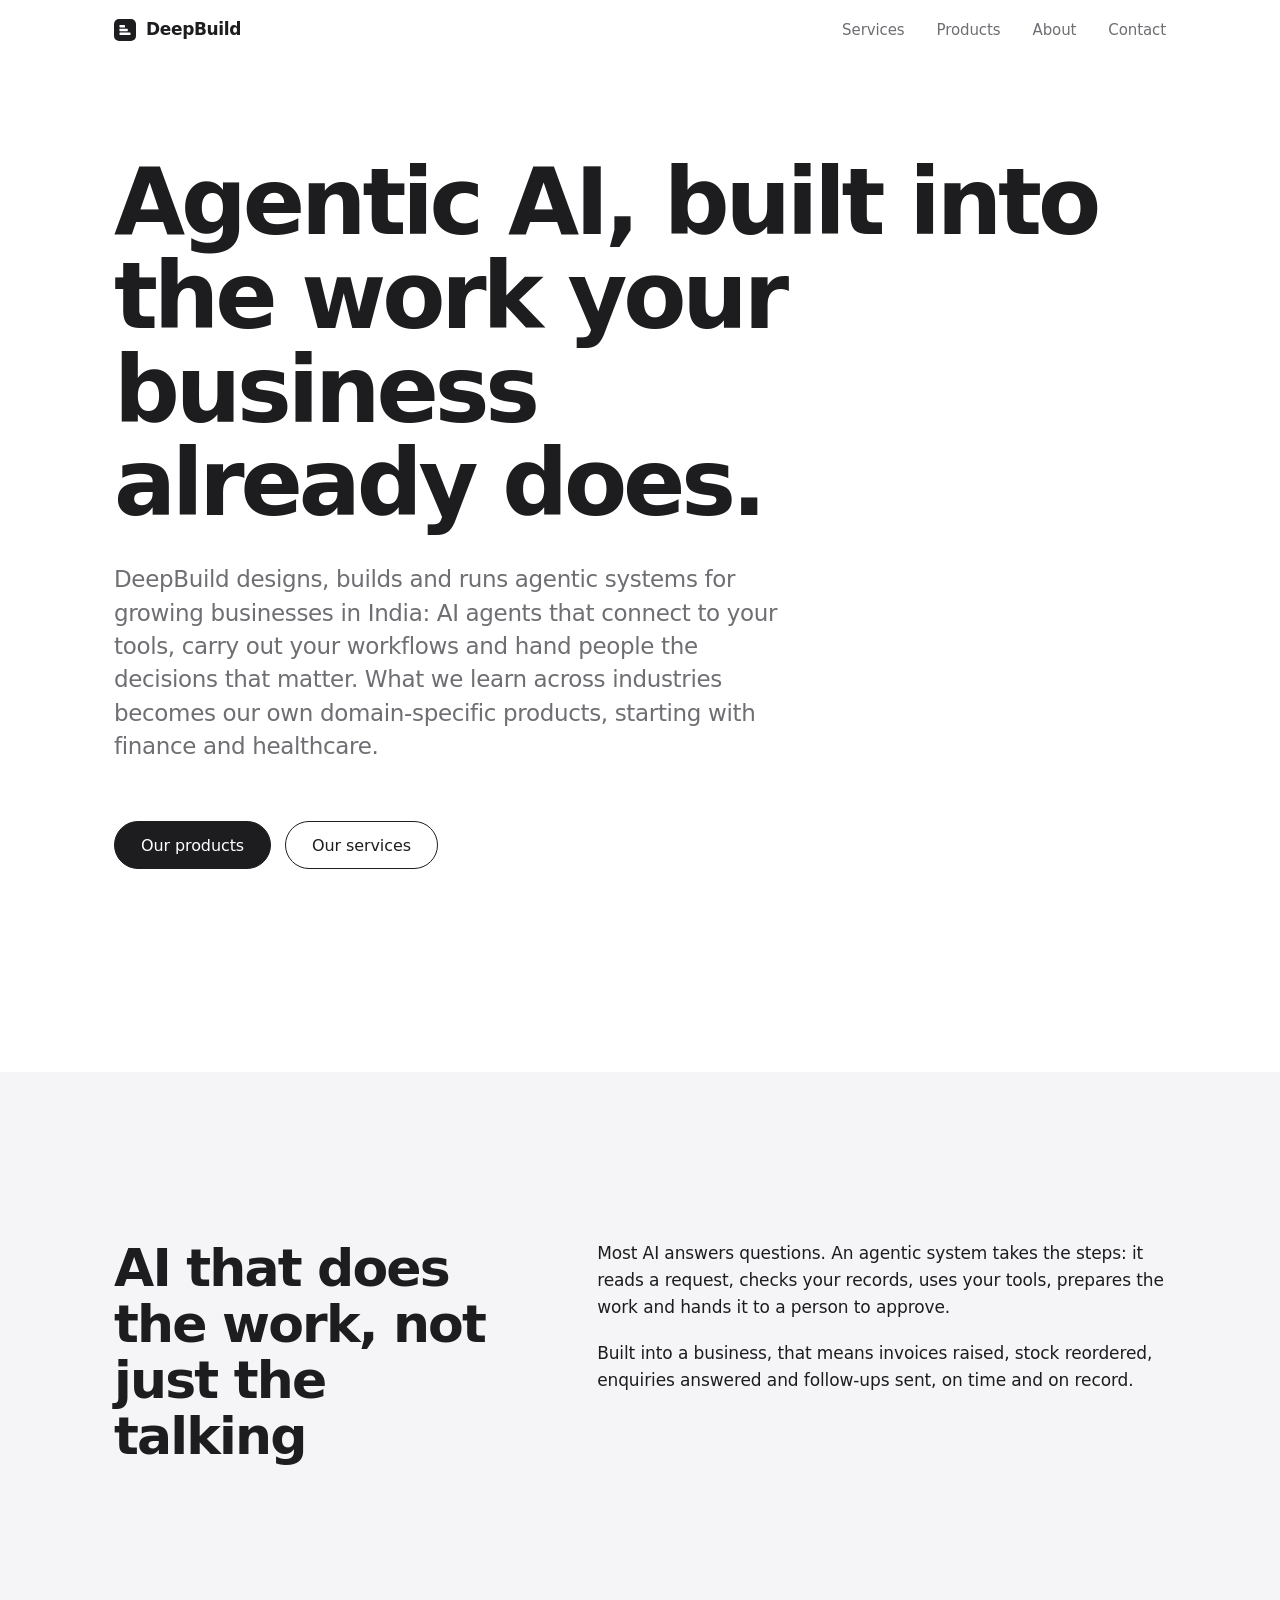
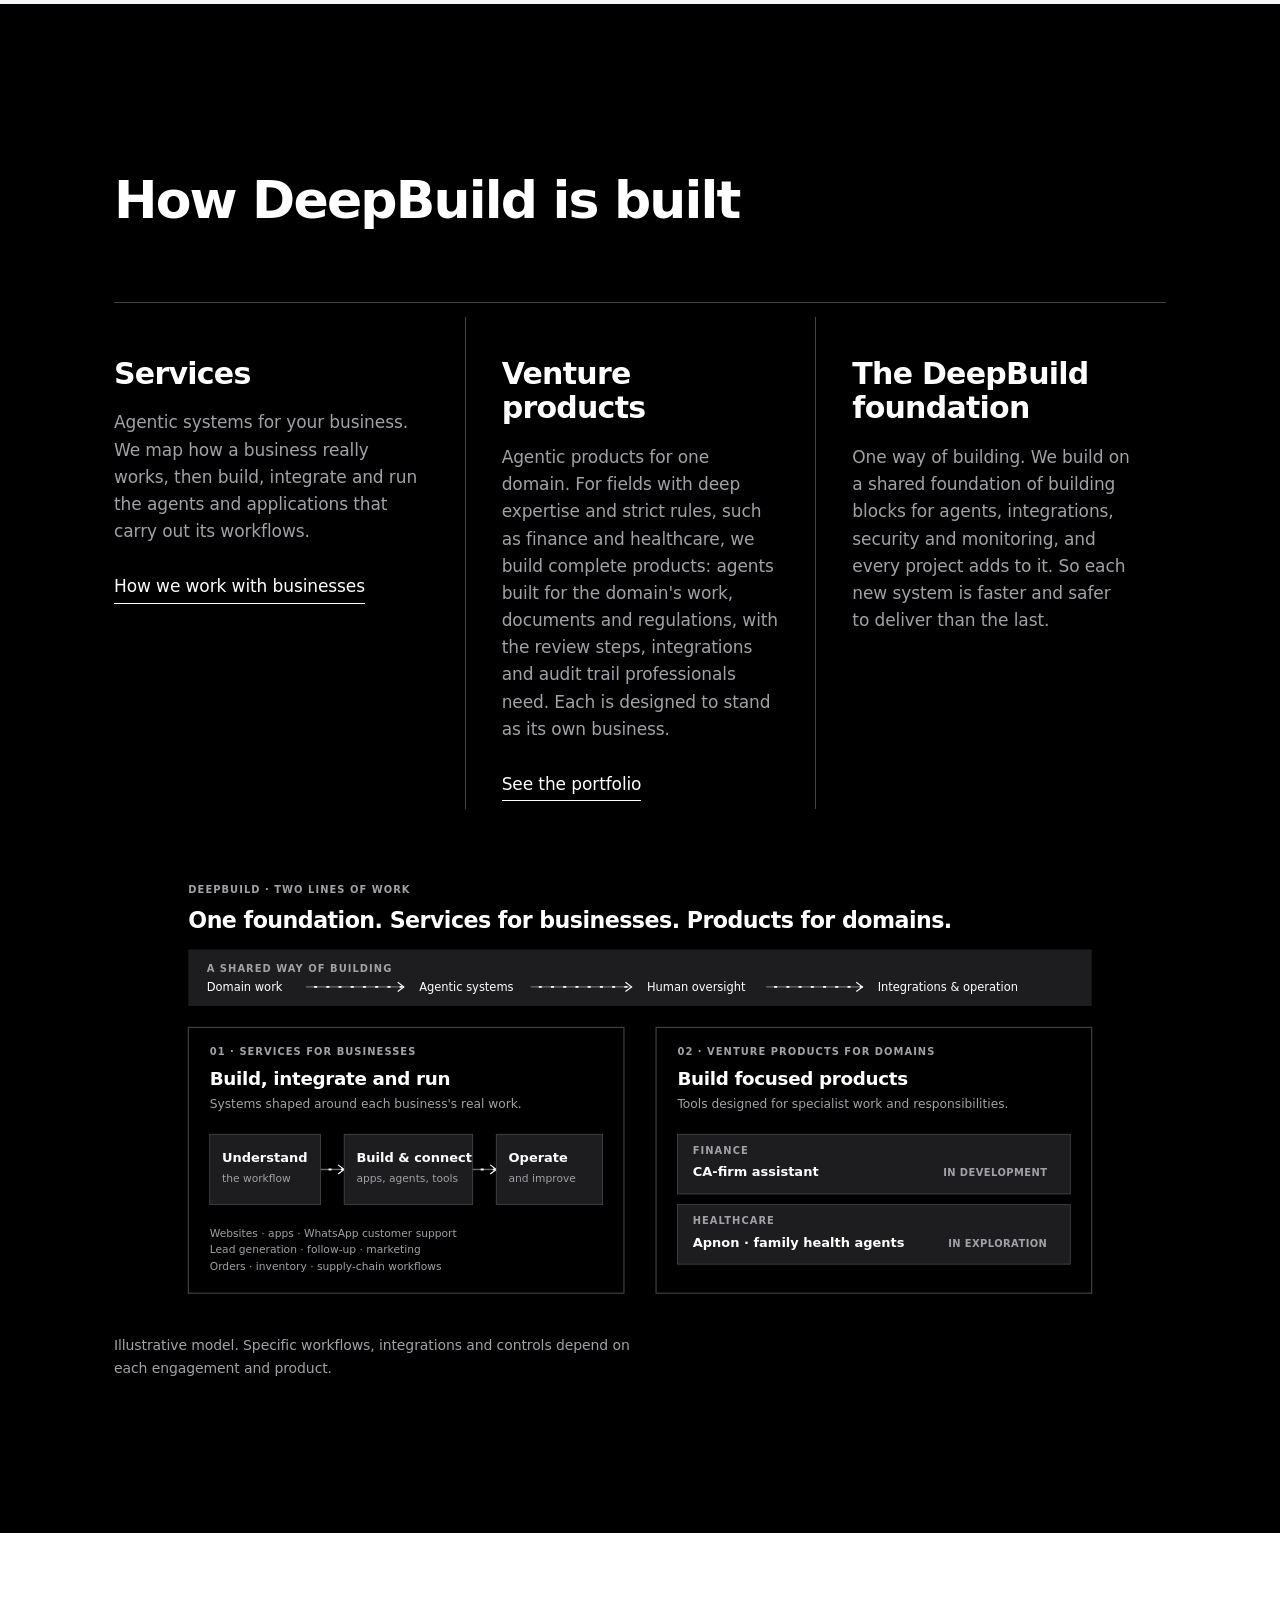
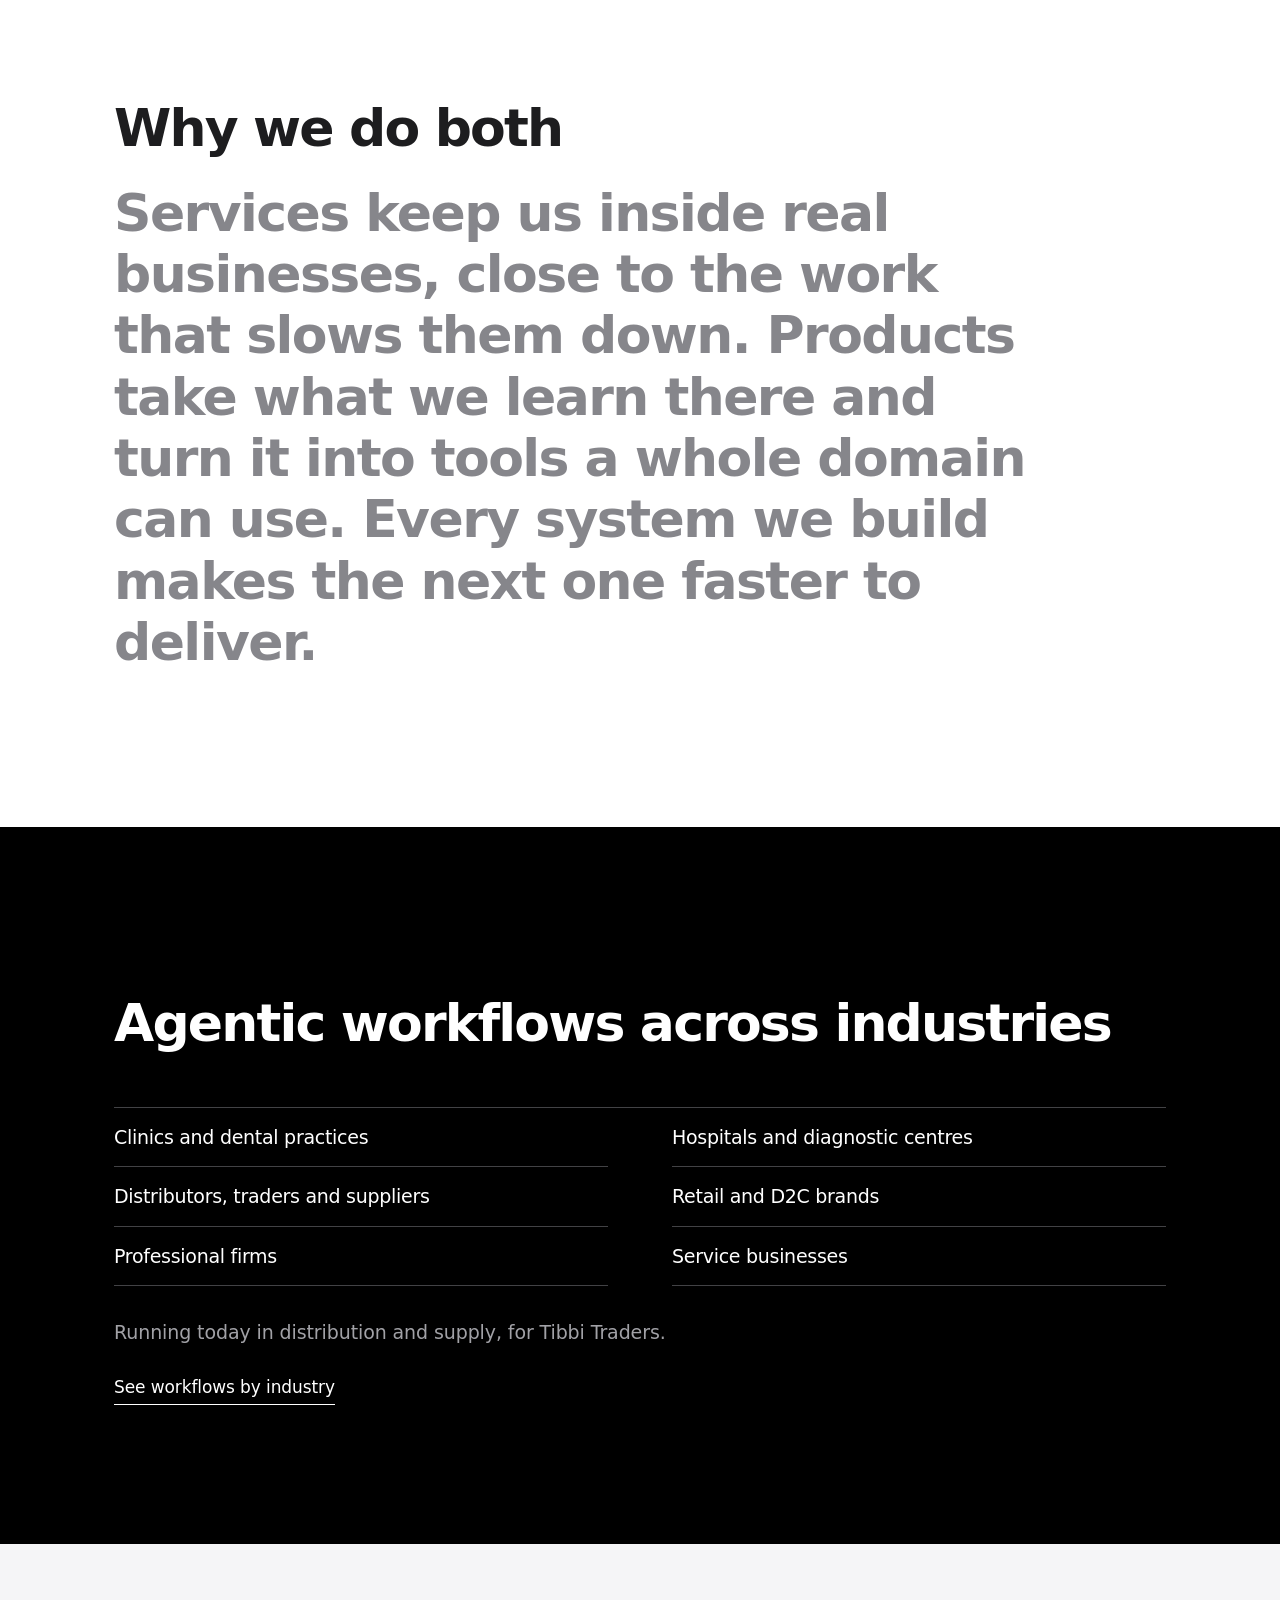
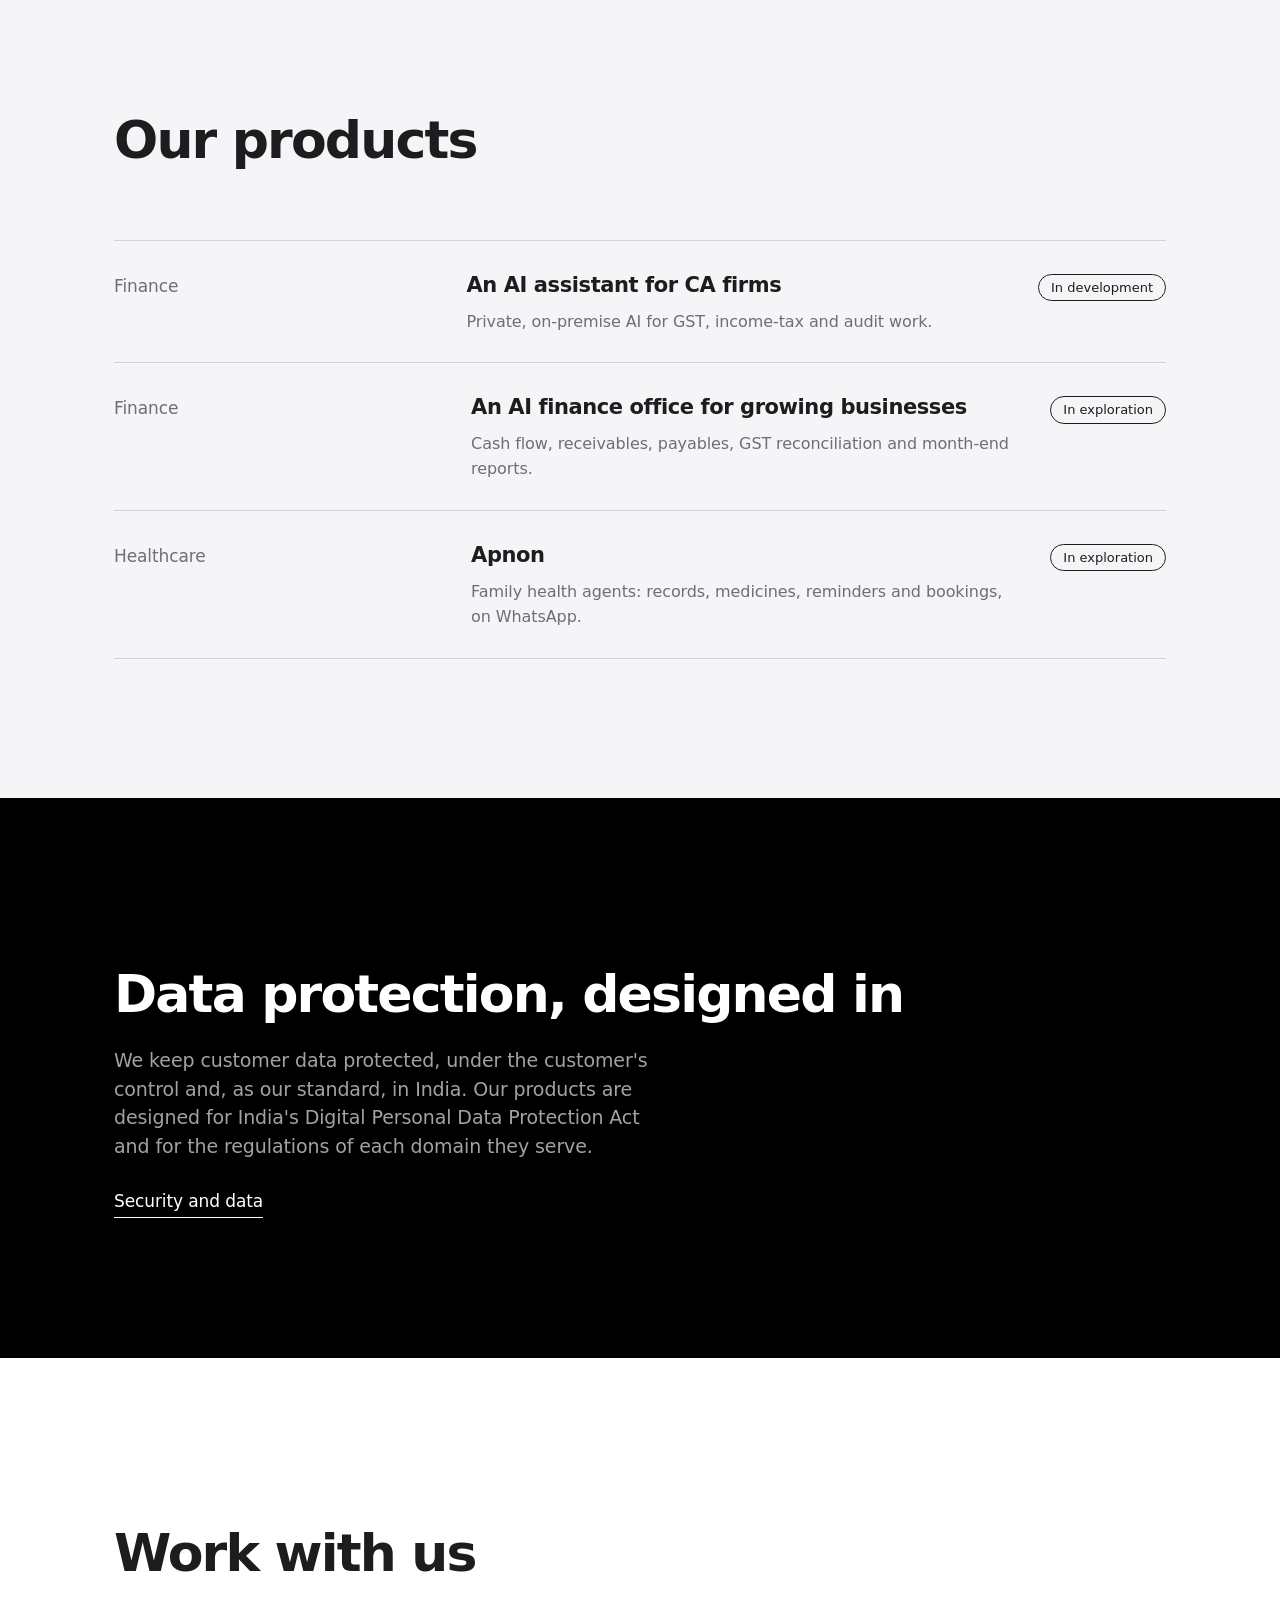
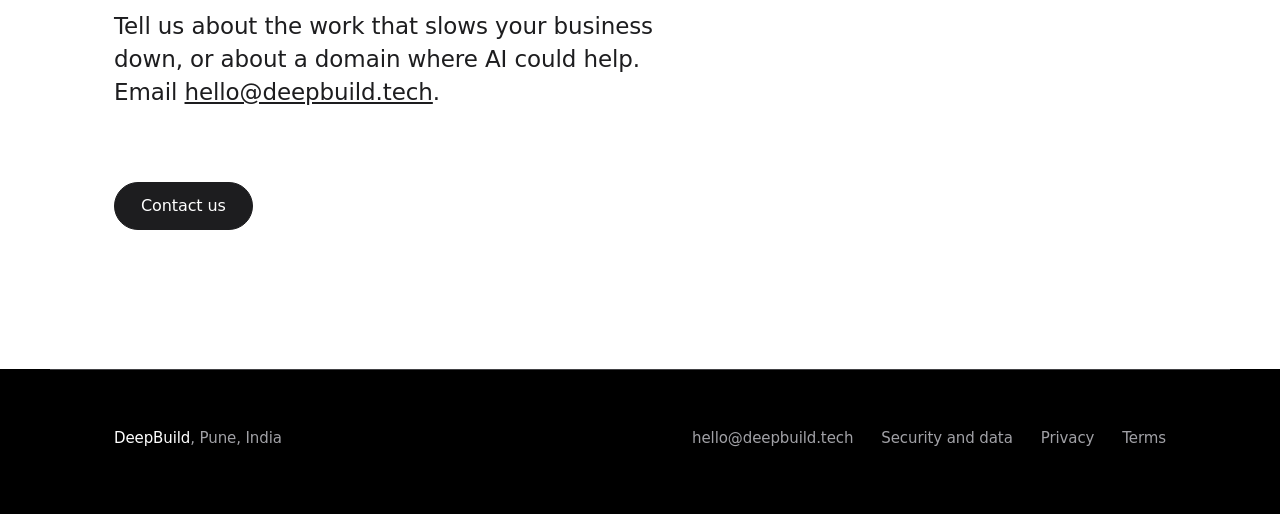
==== index.html @ 09af8122 "DeepBuild website" ====
<!doctype html>
<html lang="en">
<head>
<meta charset="utf-8">
<meta name="viewport" content="width=device-width, initial-scale=1">
<meta http-equiv="Content-Security-Policy" content="default-src 'self'; img-src 'self' data:; style-src 'self'; script-src 'self'; object-src 'none'; base-uri 'self'; form-action 'none'">
<title>DeepBuild | AI systems for India's growing businesses</title>
<meta name="description" content="DeepBuild designs, builds and runs agentic AI systems for growing businesses in India, and builds domain-specific agentic products for finance and healthcare.">
<link rel="canonical" href="https://deepbuild.tech/">
<meta property="og:type" content="website">
<meta property="og:site_name" content="DeepBuild">
<meta property="og:title" content="DeepBuild | AI systems for India's growing businesses">
<meta property="og:description" content="DeepBuild designs, builds and runs agentic AI systems for growing businesses in India, and builds domain-specific agentic products for finance and healthcare.">
<meta property="og:url" content="https://deepbuild.tech/">
<meta property="og:image" content="https://deepbuild.tech/assets/og-image.png">
<meta property="og:image:width" content="1200">
<meta property="og:image:height" content="630">
<meta property="og:image:alt" content="DeepBuild logo">
<meta name="twitter:card" content="summary_large_image">
<link rel="icon" href="/favicon.svg" type="image/svg+xml">
<link rel="stylesheet" href="/assets/site.css">
<script src="/assets/site.js"></script>
<script type="application/ld+json">
{
  "@context": "https://schema.org",
  "@type": "Organization",
  "name": "DeepBuild",
  "url": "https://deepbuild.tech/",
  "logo": "https://deepbuild.tech/assets/deepbuild-tech-logo.svg",
  "description": "DeepBuild designs, builds and runs agentic AI systems for growing businesses in India, and builds domain-specific agentic products for finance and healthcare.",
  "email": "hello@deepbuild.tech",
  "address": { "@type": "PostalAddress", "addressLocality": "Pune", "addressCountry": "IN" }
}
</script>
</head>
<body>
<a class="skip" href="#main">Skip to content</a>
<header class="site-header">
  <div class="header-inner">
    <a class="brand" href="/" aria-label="DeepBuild home"><svg class="brand-mark" viewBox="0 0 24 24" aria-hidden="true" focusable="false"><rect width="24" height="24" rx="5.5" fill="#1d1d1f"/><rect x="6" y="6.6" width="6" height="2.6" rx="0.4" fill="#fff"/><rect x="6" y="10.7" width="9" height="2.6" rx="0.4" fill="#fff"/><rect x="6" y="14.8" width="12" height="2.6" rx="0.4" fill="#fff"/></svg><span class="brand-text">DeepBuild</span></a>
    <nav aria-label="Main">
      <ul>
        <li><a href="/services/">Services</a></li>
        <li><a href="/products/">Products</a></li>
        <li><a href="/about/">About</a></li>
        <li><a href="/contact/">Contact</a></li>
      </ul>
    </nav>
  </div>
</header>
<main id="main">
<section class="band band-light hero" aria-labelledby="intro">
  <div class="wrap">
    <h1 id="intro" class="display" data-lines><span class="line"><span>Agentic AI, built into</span></span><span class="line"><span>the work your business</span></span><span class="line"><span>already does.</span></span></h1>
    <p class="lead fade" data-delay="380">DeepBuild designs, builds and runs agentic systems for growing businesses in India: AI agents that connect to your tools, carry out your workflows and hand people the decisions that matter. What we learn across industries becomes our own domain-specific products, starting with finance and healthcare.</p>
    <p class="actions fade" data-delay="520"><a class="button primary" href="/products/">Our products</a> <a class="button" href="/services/">Our services</a></p>
    <div class="hero-rule" aria-hidden="true"></div>
  </div>
</section>

<section class="band band-mist" aria-labelledby="doing">
  <div class="wrap split">
    <h2 id="doing" class="h2 line" data-reveal><span>AI that does the work, not just the talking</span></h2>
    <div class="prose fade">
      <p>Most AI answers questions. An agentic system takes the steps: it reads a request, checks your records, uses your tools, prepares the work and hands it to a person to approve.</p>
      <p>Built into a business, that means invoices raised, stock reordered, enquiries answered and follow-ups sent, on time and on record.</p>
    </div>
  </div>
</section>

<section class="band band-dark" aria-labelledby="work">
  <div class="wrap">
    <h2 id="work" class="h2 work-head line" data-reveal><span>How DeepBuild is built</span></h2>
    <div class="work work-3">
      <article class="fade">
        <h3 class="h3">Services</h3>
        <p>Agentic systems for your business. We map how a business really works, then build, integrate and run the agents and applications that carry out its workflows.</p>
        <a class="more" href="/services/">How we work with businesses</a>
      </article>
      <article class="fade" data-delay="120">
        <h3 class="h3">Venture products</h3>
        <p>Agentic products for one domain. For fields with deep expertise and strict rules, such as finance and healthcare, we build complete products: agents built for the domain's work, documents and regulations, with the review steps, integrations and audit trail professionals need. Each is designed to stand as its own business.</p>
        <a class="more" href="/products/">See the portfolio</a>
      </article>
      <article class="fade" data-delay="240">
        <h3 class="h3">The DeepBuild foundation</h3>
        <p>One way of building. We build on a shared foundation of building blocks for agents, integrations, security and monitoring, and every project adds to it. So each new system is faster and safer to deliver than the last.</p>
      </article>
    </div>
    <figure class="diagram">
      <img class="diagram-img" src="/assets/agentic-workflow.svg" width="1230" height="580" alt="DeepBuild's two lines of work: services for businesses, including websites, applications, WhatsApp customer support, lead generation, marketing, orders and supply-chain workflows; and venture products for domains, including a CA-firm assistant in development and Apnon, family health agents, in exploration.">
      <div class="diagram-stack">
        <div class="ds-shared">
          <p class="ds-label">A shared way of building</p>
          <ol class="ds-chain">
            <li>Domain work</li>
            <li>Agentic systems</li>
            <li>Human oversight</li>
            <li>Integrations &amp; operation</li>
          </ol>
        </div>
        <div class="ds-card">
          <p class="ds-label">Services for businesses</p>
          <p class="ds-heading">Build, integrate and run</p>
          <p class="ds-body">Systems shaped around each business's real work.</p>
          <ol class="ds-steps">
            <li><strong>Understand</strong> the workflow</li>
            <li><strong>Build &amp; connect</strong> apps, agents, tools</li>
            <li><strong>Operate</strong> and improve</li>
          </ol>
          <p class="ds-small">Customer support, WhatsApp automation, websites and apps, lead generation and marketing, plus order and supply-chain workflows. Each engagement is shaped around the client's needs.</p>
        </div>
        <div class="ds-card">
          <p class="ds-label">Venture products for domains</p>
          <p class="ds-heading">Build focused products</p>
          <p class="ds-body">Tools designed for specialist work and responsibilities.</p>
          <ul class="ds-products">
            <li><span class="ds-domain">Finance</span><strong>CA-firm assistant</strong><span class="status">In development</span></li>
            <li><span class="ds-domain">Healthcare</span><strong>Apnon, family health agents</strong><span class="status">In exploration</span></li>
          </ul>
        </div>
      </div>
      <figcaption>Illustrative model. Specific workflows, integrations and controls depend on each engagement and product.</figcaption>
    </figure>
  </div>
</section>

<section class="band band-light" aria-labelledby="why">
  <div class="wrap">
    <h2 id="why" class="h2 line" data-reveal><span>Why we do both</span></h2>
    <p class="statement">Services keep us inside real businesses, close to the work that slows them down. Products take what we learn there and turn it into tools a whole domain can use. Every system we build makes the next one faster to deliver.</p>
  </div>
</section>

<section class="band band-dark" aria-labelledby="industries-home">
  <div class="wrap">
    <h2 id="industries-home" class="h2 line" data-reveal><span>Agentic workflows across industries</span></h2>
    <ul class="ticks industry-list fade">
      <li>Clinics and dental practices</li>
      <li>Hospitals and diagnostic centres</li>
      <li>Distributors, traders and suppliers</li>
      <li>Retail and D2C brands</li>
      <li>Professional firms</li>
      <li>Service businesses</li>
    </ul>
    <p class="section-intro fade">Running today in distribution and supply, for Tibbi Traders.</p>
    <a class="more fade" href="/services/#industries">See workflows by industry</a>
  </div>
</section>

<section class="band band-mist" aria-labelledby="portfolio">
  <div class="wrap">
    <h2 id="portfolio" class="h2 line" data-reveal><span>Our products</span></h2>
    <div class="rows fade">
      <a href="/products/#ca-firms"><span class="row-domain">Finance</span><span class="row-name">An AI assistant for CA firms<span>Private, on-premise AI for GST, income-tax and audit work.</span></span><span class="status">In development</span></a>
      <a href="/products/#finance-office"><span class="row-domain">Finance</span><span class="row-name">An AI finance office for growing businesses<span>Cash flow, receivables, payables, GST reconciliation and month-end reports.</span></span><span class="status">In exploration</span></a>
      <a href="/products/#family-health"><span class="row-domain">Healthcare</span><span class="row-name">Apnon<span>Family health agents: records, medicines, reminders and bookings, on WhatsApp.</span></span><span class="status">In exploration</span></a>
    </div>
  </div>
</section>

<section class="band band-dark" aria-labelledby="data">
  <div class="wrap">
    <h2 id="data" class="h2 line" data-reveal><span>Data protection, designed in</span></h2>
    <p class="section-intro fade">We keep customer data protected, under the customer's control and, as our standard, in India. Our products are designed for India's Digital Personal Data Protection Act and for the regulations of each domain they serve.</p>
    <a class="more fade" href="/security/">Security and data</a>
  </div>
</section>

<section class="band band-light" aria-labelledby="contact-cta">
  <div class="wrap closing">
    <h2 id="contact-cta" class="h2 line" data-reveal><span>Work with us</span></h2>
    <p class="fade">Tell us about the work that slows your business down, or about a domain where AI could help. Email <a href="mailto:hello@deepbuild.tech">hello@deepbuild.tech</a>.</p>
    <p class="actions fade"><a class="button primary" href="/contact/">Contact us</a></p>
  </div>
</section>
</main>
<footer class="site-footer">
  <div class="footer-inner">
    <p><span class="footer-brand">DeepBuild</span>, Pune, India</p>
    <ul>
      <li><a href="mailto:hello@deepbuild.tech">hello@deepbuild.tech</a></li>
      <li><a href="/security/">Security and data</a></li>
      <li><a href="/privacy/">Privacy</a></li>
      <li><a href="/terms/">Terms</a></li>
    </ul>
  </div>
</footer>
</body>
</html>
---- assets/site.css ----
/*
  DeepBuild.Tech: site styles. Monochrome; no build step; no external requests.

  Palette and WCAG contrast (computed, text on background):
    ink    #1d1d1f on white  #ffffff  16.83:1
    ink    #1d1d1f on mist   #f5f5f7  15.46:1
    grey   #6e6e73 on white  #ffffff   5.07:1
    grey   #6e6e73 on mist   #f5f5f7   4.66:1
    white  #ffffff on black  #000000  21.00:1
    mist   #f5f5f7 on black  #000000  19.29:1
    silver #a1a1a6 on black  #000000   8.16:1
  Hairlines (#d2d2d7 on light, #424245 on black) are decorative only and never carry text.

  Shape rule: interactive controls are full pills; everything else is square.
  Motion rule: the opening h1 rises out of a mask on load; content below settles into place
  on scroll but is never hidden; the Home statement brightens word by word with scroll.
  All motion is off under reduced motion, and nothing is hidden unless JavaScript has run
  (html.js). See the reliability rule above the motion block.
*/

:root {
  --white: #ffffff;
  --mist: #f5f5f7;
  --ink: #1d1d1f;
  --black: #000000;
  --grey: #6e6e73;
  --silver: #a1a1a6;
  --line: #d2d2d7;
  --line-dark: #424245;

  --font: -apple-system, BlinkMacSystemFont, system-ui, "Segoe UI", Roboto, "Helvetica Neue", Arial, sans-serif;
  --ease: cubic-bezier(0.16, 1, 0.3, 1);
  --gutter: clamp(20px, 5vw, 64px);
  --max: 1180px;
  --header-h: 60px;
  color-scheme: light;
}

*, *::before, *::after { box-sizing: border-box; }

html {
  -webkit-text-size-adjust: 100%;
  text-size-adjust: 100%;
  scroll-padding-top: calc(var(--header-h) + 16px);
}

body {
  margin: 0;
  background: var(--white);
  color: var(--ink);
  font-family: var(--font);
  font-size: 1.0625rem;
  line-height: 1.6;
  letter-spacing: -0.006em;
  -webkit-font-smoothing: antialiased;
  -moz-osx-font-smoothing: grayscale;
  overflow-x: hidden;
}

h1, h2, h3 { margin: 0; font-weight: 600; color: inherit; }
p, ul { margin: 0; }
a { color: inherit; }

::selection { background: var(--ink); color: var(--white); }
.band-dark ::selection { background: var(--white); color: var(--black); }

:focus-visible {
  outline: 2px solid currentColor;
  outline-offset: 3px;
  border-radius: 4px;
}

/* ---------- skip link ---------- */
.skip {
  position: absolute;
  left: 12px;
  top: -100px;
  z-index: 100;
  padding: 10px 18px;
  border-radius: 999px;
  background: var(--ink);
  color: var(--white);
  text-decoration: none;
  font-size: 0.9375rem;
}
.skip:focus { top: 12px; }

/* ---------- header ---------- */
.site-header {
  position: sticky;
  top: 0;
  z-index: 50;
  height: var(--header-h);
  background: rgba(255, 255, 255, 0);
  border-bottom: 1px solid transparent;
  transition: background-color 0.4s var(--ease), border-color 0.4s var(--ease),
              -webkit-backdrop-filter 0.4s var(--ease), backdrop-filter 0.4s var(--ease);
}
.site-header.is-scrolled {
  background: rgba(255, 255, 255, 0.78);
  -webkit-backdrop-filter: saturate(180%) blur(20px);
  backdrop-filter: saturate(180%) blur(20px);
  border-bottom-color: rgba(0, 0, 0, 0.08);
}
.header-inner {
  max-width: var(--max);
  height: 100%;
  margin: 0 auto;
  padding: 0 var(--gutter);
  display: flex;
  align-items: center;
  justify-content: space-between;
  gap: 24px;
}
.brand {
  display: inline-flex;
  align-items: center;
  gap: 10px;
  font-weight: 600;
  font-size: 1.0625rem;
  letter-spacing: -0.02em;
  text-decoration: none;
  white-space: nowrap;
}
.brand-mark { width: 22px; height: 22px; flex: none; }
.site-header ul {
  list-style: none;
  padding: 0;
  display: flex;
  gap: clamp(14px, 3vw, 32px);
}
.site-header nav a {
  position: relative;
  font-size: 0.9375rem;
  color: var(--grey);
  text-decoration: none;
  white-space: nowrap;
  transition: color 0.25s var(--ease);
}
.site-header nav a:hover,
.site-header nav a[aria-current="page"] { color: var(--ink); }
.site-header nav a::after {
  content: "";
  position: absolute;
  left: 0; right: 0; bottom: -4px;
  height: 1px;
  background: currentColor;
  transform: scaleX(0);
  transform-origin: left;
  transition: transform 0.35s var(--ease);
}
.site-header nav a:hover::after,
.site-header nav a[aria-current="page"]::after { transform: scaleX(1); }

@media (max-width: 600px) {
  .site-header ul { gap: 16px; }
  .site-header nav a { font-size: 0.875rem; }
}
/* on phones the mark stands in for the wordmark; the link keeps its aria-label */
@media (max-width: 460px) {
  .brand-text { display: none; }
  .brand-mark { width: 26px; height: 26px; }
}

/* ---------- bands (full-bleed sections) ---------- */
.band { padding: clamp(80px, 12vw, 160px) 0; }
.band-light { background: var(--white); color: var(--ink); }
.band-mist { background: var(--mist); color: var(--ink); }
.band-dark { background: var(--black); color: var(--white); }
.wrap {
  max-width: var(--max);
  margin: 0 auto;
  padding: 0 var(--gutter);
}

/* ---------- type scale ---------- */
.display {
  font-size: clamp(2.125rem, 9.2vw, 5.75rem);
  line-height: 1.02;
  letter-spacing: -0.045em;
  max-width: none;
}
.title {
  font-size: clamp(2.4rem, 6vw, 4.5rem);
  line-height: 1.04;
  letter-spacing: -0.04em;
}
.h2 {
  font-size: clamp(1.9rem, 4.2vw, 3.25rem);
  line-height: 1.08;
  letter-spacing: -0.035em;
}
.h3 {
  font-size: clamp(1.4rem, 2.4vw, 1.875rem);
  line-height: 1.15;
  letter-spacing: -0.025em;
}
.lead {
  font-size: clamp(1.1875rem, 2vw, 1.4375rem);
  line-height: 1.45;
  letter-spacing: -0.015em;
  color: var(--grey);
  max-width: 40ch;
}
.band-dark .lead, .band-dark .muted { color: var(--silver); }
.muted { color: var(--grey); }
.prose { max-width: 62ch; }
.prose p + p, .prose p + ul, .prose ul + p { margin-top: 1.1em; }
.prose a, .lead a, .statement a { text-underline-offset: 0.18em; text-decoration-thickness: 1px; }
.meta { font-size: 0.9375rem; color: var(--grey); margin-top: 20px; }

/* ---------- buttons ---------- */
.actions { display: flex; flex-wrap: wrap; gap: 14px; margin-top: 44px; }
.button {
  display: inline-flex;
  align-items: center;
  justify-content: center;
  min-height: 48px;
  padding: 0 26px;
  border-radius: 999px;
  border: 1px solid var(--ink);
  font-size: 1rem;
  font-weight: 500;
  text-decoration: none;
  white-space: nowrap;
  color: var(--ink);
  background: transparent;
  transition: transform 0.25s var(--ease), background-color 0.25s var(--ease), color 0.25s var(--ease);
}
.button:hover { background: var(--ink); color: var(--white); }
.button.primary { background: var(--ink); color: var(--white); }
.button.primary:hover { background: #3a3a3c; border-color: #3a3a3c; }
.button:active { transform: scale(0.97); }

/* ---------- home hero ---------- */
.hero {
  min-height: min(calc(100svh - var(--header-h)), 940px);
  display: flex;
  align-items: center;
  padding: clamp(56px, 9vw, 96px) 0 clamp(72px, 10vw, 120px);
}
.hero > .wrap { width: 100%; min-width: 0; }
.hero .lead { margin-top: 32px; max-width: 46ch; }
.hero-rule {
  height: 1px;
  background: var(--line);
  margin-top: clamp(56px, 8vw, 96px);
  transform-origin: left;
}

/* ---------- home: work (two columns, hairline divided) ---------- */
.work-head { max-width: 18ch; }
.work {
  display: grid;
  grid-template-columns: 1fr 1fr;
  margin-top: clamp(48px, 7vw, 88px);
  border-top: 1px solid var(--line-dark);
}
.work article { padding: 40px 48px 8px 0; }
.work article + article { padding-left: 48px; border-left: 1px solid var(--line-dark); }
.work p { margin-top: 18px; color: var(--silver); max-width: 44ch; }
@media (max-width: 760px) {
  .work { grid-template-columns: 1fr; }
  .work article { padding: 32px 0 8px; }
  .work article + article { padding-left: 0; border-left: 0; border-top: 1px solid var(--line-dark); margin-top: 32px; }
}

/* ---------- home: statement ---------- */
.statement {
  margin-top: 40px;
  font-size: clamp(1.75rem, 4.1vw, 3.25rem);
  line-height: 1.18;
  letter-spacing: -0.03em;
  font-weight: 600;
  max-width: 26ch;
}
.statement .w { transition: color 0.2s linear; }

/* ---------- home: where we are ---------- */
.closing { display: grid; gap: 28px; }
.closing p { font-size: clamp(1.1875rem, 2vw, 1.4375rem); line-height: 1.45; max-width: 40ch; }

/* ---------- inner pages ---------- */
.page-head { padding: clamp(72px, 11vw, 140px) 0 clamp(56px, 8vw, 96px); }
.page-head .lead { margin-top: 28px; }
.page-head .title { max-width: 16ch; }

.split {
  display: grid;
  grid-template-columns: minmax(0, 5fr) minmax(0, 7fr);
  gap: clamp(32px, 6vw, 96px);
  align-items: start;
}
.split > .h2 { position: sticky; top: calc(var(--header-h) + 32px); }
@media (max-width: 860px) {
  .split { grid-template-columns: 1fr; }
  .split > .h2 { position: static; }
}

.ticks { list-style: none; padding: 0; border-top: 1px solid var(--line); }
.band-dark .ticks { border-top-color: var(--line-dark); }
.ticks li {
  padding: 14px 0;
  border-bottom: 1px solid var(--line);
  font-size: 1.1875rem;
  letter-spacing: -0.015em;
}
.band-dark .ticks li { border-bottom-color: var(--line-dark); }

.legal .prose h2 {
  font-size: 1.375rem;
  line-height: 1.25;
  letter-spacing: -0.02em;
  margin-top: 56px;
  margin-bottom: 14px;
}
.legal .prose h2:first-of-type { margin-top: 0; }
.legal .prose > p:first-child { font-size: 1.1875rem; color: var(--grey); margin-bottom: 56px; }


/* ---------- footer ---------- */
.site-footer {
  background: var(--black);
  color: var(--silver);
  font-size: 0.9375rem;
}
.footer-inner {
  max-width: var(--max);
  margin: 0 auto;
  padding: 56px var(--gutter) 64px;
  display: flex;
  flex-wrap: wrap;
  justify-content: space-between;
  align-items: center;
  gap: 24px;
  border-top: 1px solid var(--line-dark);
}
.site-footer ul { list-style: none; padding: 0; display: flex; flex-wrap: wrap; gap: 8px 28px; }
.site-footer a { text-decoration: none; color: var(--silver); transition: color 0.25s var(--ease); }
.site-footer a:hover { color: var(--white); }
.footer-brand { color: var(--white); }

/* ---------- motion (only after JS marks the page) ---------- */
.line { display: block; }
.line > span { display: block; }

/*
  Reliability rule (audit 2026-10-09): no text is ever hidden. Every word is visible from the
  first paint; motion only moves it a few pixels (the opening rises on load, content below
  settles as it scrolls into view). Screenshot tools, full-page captures and automated
  reviewers capture at load and never scroll, so anything waiting for an animation or a
  scroll would be missing from what they record. site.js also completes the opening after
  1.5 s in case an observer never fires.
*/
@media (prefers-reduced-motion: no-preference) {
  /* opening: headline lines rise into place on load (visible throughout) */
  html.js [data-lines] .line > span {
    transform: translateY(0.35em);
    transition: transform 1s var(--ease);
    transition-delay: calc(var(--i, 0) * 70ms);
  }
  html.js [data-lines].is-in .line > span { transform: none; }

  html.js :is(.hero, .page-head, .notfound) .fade {
    transform: translateY(14px);
    transition: transform 0.9s var(--ease);
    transition-delay: var(--d, 0ms);
  }
  html.js :is(.hero, .page-head, .notfound) .fade.is-in { transform: none; }

  /* below the opening: always visible, a small settle as it enters */
  html.js .line[data-reveal] > span,
  html.js main > .band:not(.hero) .fade {
    transform: translateY(14px);
    transition: transform 0.9s var(--ease);
    transition-delay: var(--d, 0ms);
  }
  html.js .line[data-reveal].is-in > span,
  html.js main > .band:not(.hero) .fade.is-in { transform: none; }

  html.js .hero-rule { transform: scaleX(0); transition: transform 1.6s var(--ease) 0.5s; }
  html.js .hero-rule.is-in { transform: scaleX(1); }

  /* unlit words: #86868b on white = 3.6:1, above the 3:1 large-text minimum (text is 28px+ semibold) */
  html.js .statement .w { color: #86868b; }
  html.js .statement .w.is-lit { color: var(--ink); }
}

@media (prefers-reduced-motion: reduce) {
  *, *::before, *::after { transition: none !important; animation: none !important; scroll-behavior: auto !important; }
}

/* ---------- 404 ---------- */
.notfound { min-height: calc(100svh - var(--header-h) - 160px); display: flex; align-items: center; }
.notfound .prose { margin-top: 28px; }

/* ---------- content components (v2) ---------- */
.section-intro { max-width: 46ch; margin-top: 24px; color: var(--grey); font-size: 1.1875rem; line-height: 1.5; }
.band-dark .section-intro { color: var(--silver); }

.more { display: inline-block; margin-top: 28px; font-weight: 500; text-decoration: none; border-bottom: 1px solid currentColor; padding-bottom: 2px; transition: opacity 0.25s var(--ease); }
.more:hover { opacity: 0.65; }

/* status: a quiet outlined pill; sentence case */
.status {
  display: inline-block;
  padding: 3px 12px;
  border: 1px solid currentColor;
  border-radius: 999px;
  font-size: 0.8125rem;
  font-weight: 500;
  letter-spacing: 0;
  line-height: 1.5;
  white-space: nowrap;
}

/* product rows on Home */
.rows { margin-top: clamp(40px, 6vw, 72px); border-top: 1px solid var(--line); }
.rows > a {
  display: grid;
  grid-template-columns: minmax(0, 3fr) minmax(0, 5fr) auto;
  gap: 24px;
  align-items: baseline;
  padding: 28px 0;
  border-bottom: 1px solid var(--line);
  text-decoration: none;
  transition: padding-left 0.4s var(--ease);
}
.rows > a:hover { padding-left: 12px; }
.rows .row-domain { color: var(--grey); }
.rows .row-name { font-size: 1.3125rem; font-weight: 600; letter-spacing: -0.02em; }
.rows .row-name span { display: block; margin-top: 6px; font-size: 1rem; font-weight: 400; color: var(--grey); letter-spacing: -0.006em; }
@media (max-width: 760px) {
  .rows > a { grid-template-columns: 1fr; gap: 8px; }
  .rows .status { justify-self: start; }
}

/* principles / points: hairline-topped grid, no cards */
.points { list-style: none; padding: 0; display: grid; grid-template-columns: repeat(2, minmax(0, 1fr)); gap: 0 clamp(32px, 5vw, 72px); margin-top: clamp(40px, 6vw, 72px); }
.points > li { padding: 28px 0 32px; border-top: 1px solid var(--line); }
.band-dark .points > li { border-top-color: var(--line-dark); }
.points h3 { font-size: 1.25rem; letter-spacing: -0.02em; line-height: 1.25; }
.points p { margin-top: 10px; color: var(--grey); }
.band-dark .points p { color: var(--silver); }
@media (max-width: 760px) { .points { grid-template-columns: 1fr; } }

/* numbered steps: a real sequence */
.steps { list-style: none; padding: 0; counter-reset: step; margin-top: clamp(40px, 6vw, 72px); display: grid; grid-template-columns: repeat(4, minmax(0, 1fr)); gap: 0 32px; }
.steps > li { counter-increment: step; padding-top: 24px; border-top: 1px solid var(--line-dark); }
.steps > li::before { content: counter(step); display: block; font-size: 2.5rem; font-weight: 600; letter-spacing: -0.04em; line-height: 1; margin-bottom: 20px; }
.steps h3 { font-size: 1.1875rem; letter-spacing: -0.015em; }
.steps p { margin-top: 10px; color: var(--silver); font-size: 1rem; }
@media (max-width: 960px) { .steps { grid-template-columns: repeat(2, minmax(0, 1fr)); gap: 40px 32px; } }
@media (max-width: 560px) { .steps { grid-template-columns: 1fr; } }

/* product detail */
.product-head { display: flex; flex-wrap: wrap; align-items: center; gap: 12px 20px; }
.product-domain { color: var(--grey); font-size: 1rem; margin-bottom: 14px; }
.band-dark .product-domain { color: var(--silver); }
.product-body { display: grid; grid-template-columns: minmax(0, 4fr) minmax(0, 7fr); gap: clamp(32px, 6vw, 96px); margin-top: clamp(40px, 6vw, 64px); align-items: start; }
@media (max-width: 860px) { .product-body { grid-template-columns: 1fr; } }
.facts { margin: 0; border-top: 1px solid var(--line); }
.band-dark .facts { border-top-color: var(--line-dark); }
.facts > div { padding: 14px 0; border-bottom: 1px solid var(--line); }
.band-dark .facts > div { border-bottom-color: var(--line-dark); }
.facts dt { font-size: 0.875rem; color: var(--grey); }
.band-dark .facts dt { color: var(--silver); }
.facts dd { margin: 4px 0 0; }
.product-body .prose h3 { font-size: 1.25rem; letter-spacing: -0.02em; margin-top: 40px; margin-bottom: 12px; }
.product-body .prose h3:first-child { margin-top: 0; }
.product-body .prose ul { padding-left: 1.1em; }
.product-body .prose li + li { margin-top: 6px; }

/* status groups on Security & data */
.groups { display: grid; gap: clamp(48px, 7vw, 80px); }
.group-head { display: flex; flex-wrap: wrap; align-items: center; gap: 12px 16px; }
.group-list { list-style: none; padding: 0; margin-top: 24px; border-top: 1px solid var(--line); max-width: 72ch; }
.band-dark .group-list { border-top-color: var(--line-dark); }
.group-list li { padding: 16px 0; border-bottom: 1px solid var(--line); }
.band-dark .group-list li { border-bottom-color: var(--line-dark); }
.group-list li span { display: block; margin-top: 4px; font-size: 0.9375rem; color: var(--grey); }
.band-dark .group-list li span { color: var(--silver); }

.case { max-width: 62ch; }
.case p + p { margin-top: 1.1em; }
.band-dark .case a { color: var(--white); }

/* ---------- home: workflow diagram ----------
   The diagram sits inside the dark two-lines-of-work section. Wide screens show a centered
   SVG; below 1080px a stacked HTML version keeps the labels readable. */
.diagram { margin: clamp(44px, 6vw, 72px) 0 0; }
.diagram-img {
  display: block;
  width: min(100%, 940px);
  max-width: 100%;
  margin-inline: auto;
  height: auto;
  aspect-ratio: 1230 / 580;
}
.diagram-stack { display: none; }
.diagram figcaption { margin-top: 24px; max-width: 62ch; font-size: 0.875rem; color: var(--grey); }
.band-dark .diagram figcaption { color: var(--silver); }

@media (max-width: 1079px) {
  .diagram-img { display: none; }
  .diagram-stack { display: grid; gap: 16px; }
}
.ds-shared { background: var(--mist); padding: 22px 20px; }
.ds-card { border: 1px solid var(--line); padding: 24px 20px; }
.ds-label { font-size: 0.8125rem; font-weight: 600; color: var(--grey); }
.ds-heading { margin-top: 10px; font-size: 1.375rem; font-weight: 600; letter-spacing: -0.02em; line-height: 1.2; }
.ds-body { margin-top: 6px; color: var(--grey); }
.ds-small { margin-top: 18px; font-size: 0.9375rem; color: var(--grey); }

.ds-chain, .ds-steps, .ds-products { list-style: none; padding: 0; margin: 14px 0 0; }
.ds-chain li { font-weight: 500; }
.ds-chain li + li::before { content: "\2193"; display: block; color: var(--grey); line-height: 1.6; }

.ds-steps { counter-reset: dstep; display: grid; gap: 8px; margin-top: 18px; }
.ds-steps li { counter-increment: dstep; display: flex; gap: 12px; align-items: baseline; padding: 12px 14px; background: var(--mist); }
.ds-steps li::before { content: counter(dstep); font-weight: 600; }

.ds-products { display: grid; gap: 8px; margin-top: 18px; }
.ds-products li { display: grid; grid-template-columns: 1fr auto; gap: 2px 12px; align-items: center; padding: 12px 14px; background: var(--mist); }
.ds-products .ds-domain { grid-column: 1 / -1; font-size: 0.8125rem; color: var(--grey); }
.ds-products strong { font-weight: 600; }

.band-dark .ds-shared { background: #1d1d1f; }
.band-dark .ds-card { border-color: var(--line-dark); }
.band-dark .ds-label,
.band-dark .ds-body,
.band-dark .ds-small,
.band-dark .ds-chain li + li::before,
.band-dark .ds-products .ds-domain,
.band-dark .ds-products .status { color: var(--silver); }
.band-dark .ds-steps li,
.band-dark .ds-products li { background: #1d1d1f; }

/* ---------- positioning job (2026-10-09): three-part structure, industries ---------- */
.work.work-3 { grid-template-columns: repeat(3, minmax(0, 1fr)); }
.work.work-3 article { padding-right: 36px; }
.work.work-3 article + article { padding-left: 36px; }
@media (max-width: 960px) {
  .work.work-3 { grid-template-columns: 1fr; }
  .work.work-3 article { padding: 32px 0 8px; }
  .work.work-3 article + article { padding-left: 0; border-left: 0; border-top: 1px solid var(--line-dark); margin-top: 32px; }
}
.industry-list { margin-top: clamp(32px, 5vw, 56px); display: grid; grid-template-columns: repeat(2, minmax(0, 1fr)); column-gap: clamp(32px, 5vw, 72px); }
@media (max-width: 760px) { .industry-list { grid-template-columns: 1fr; } }
.industry-list + .section-intro { margin-top: 32px; }
.industry-note { margin-top: 20px; font-size: 0.875rem; color: var(--grey); max-width: 62ch; }
.points.points-follow { margin-top: 24px; }
.points p a { color: inherit; text-underline-offset: 0.18em; }
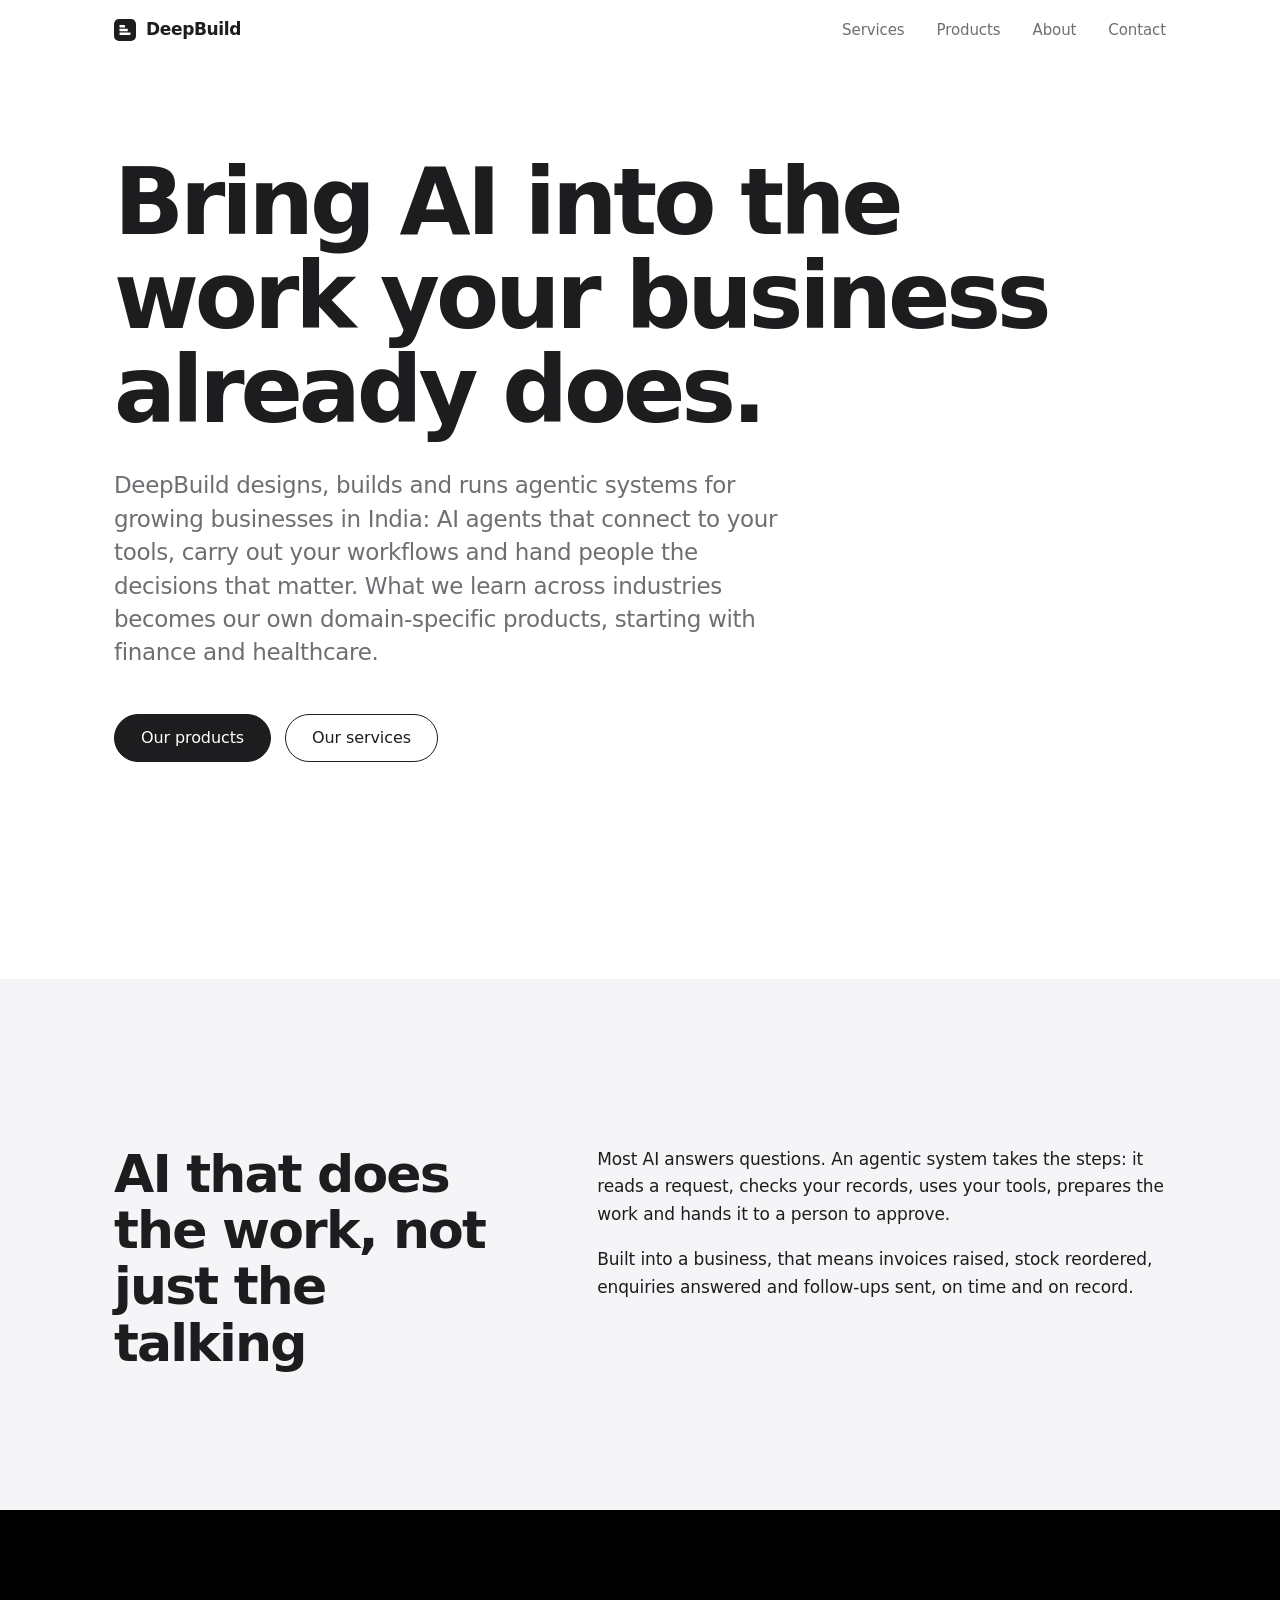
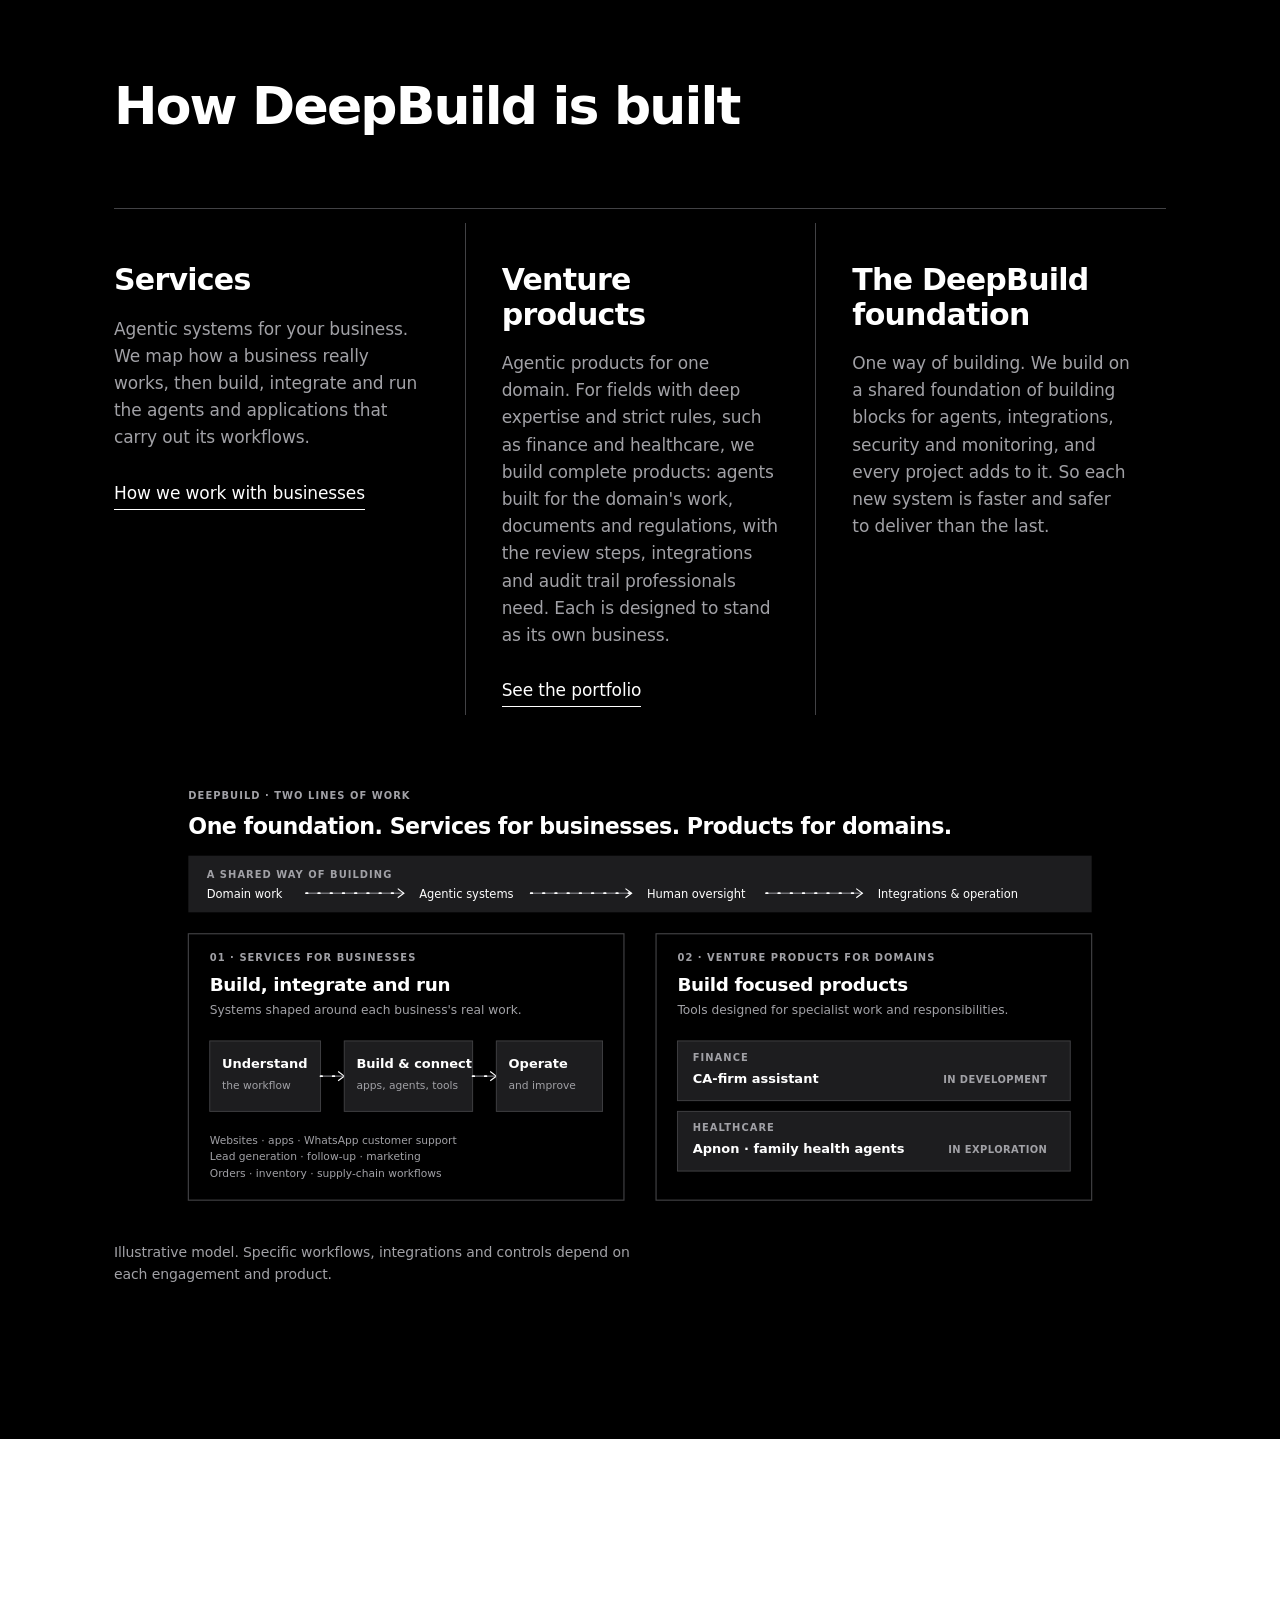
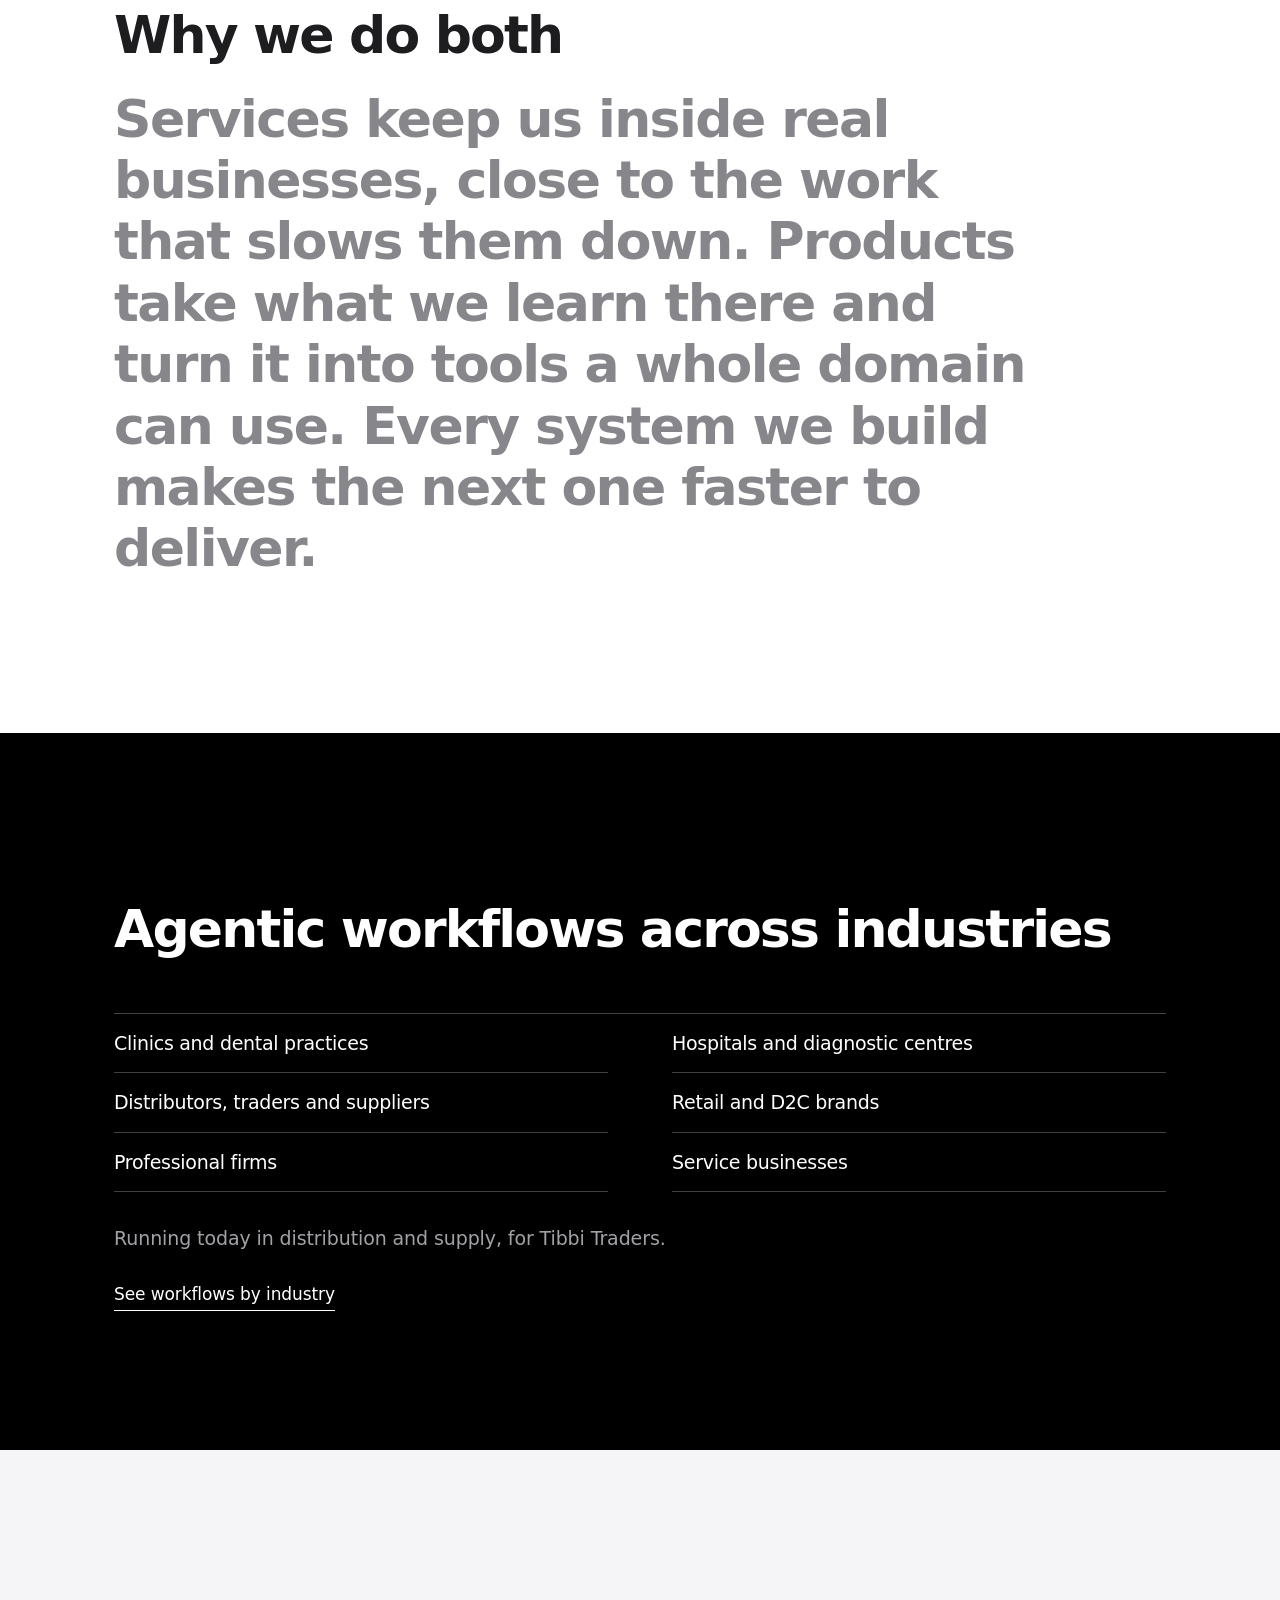
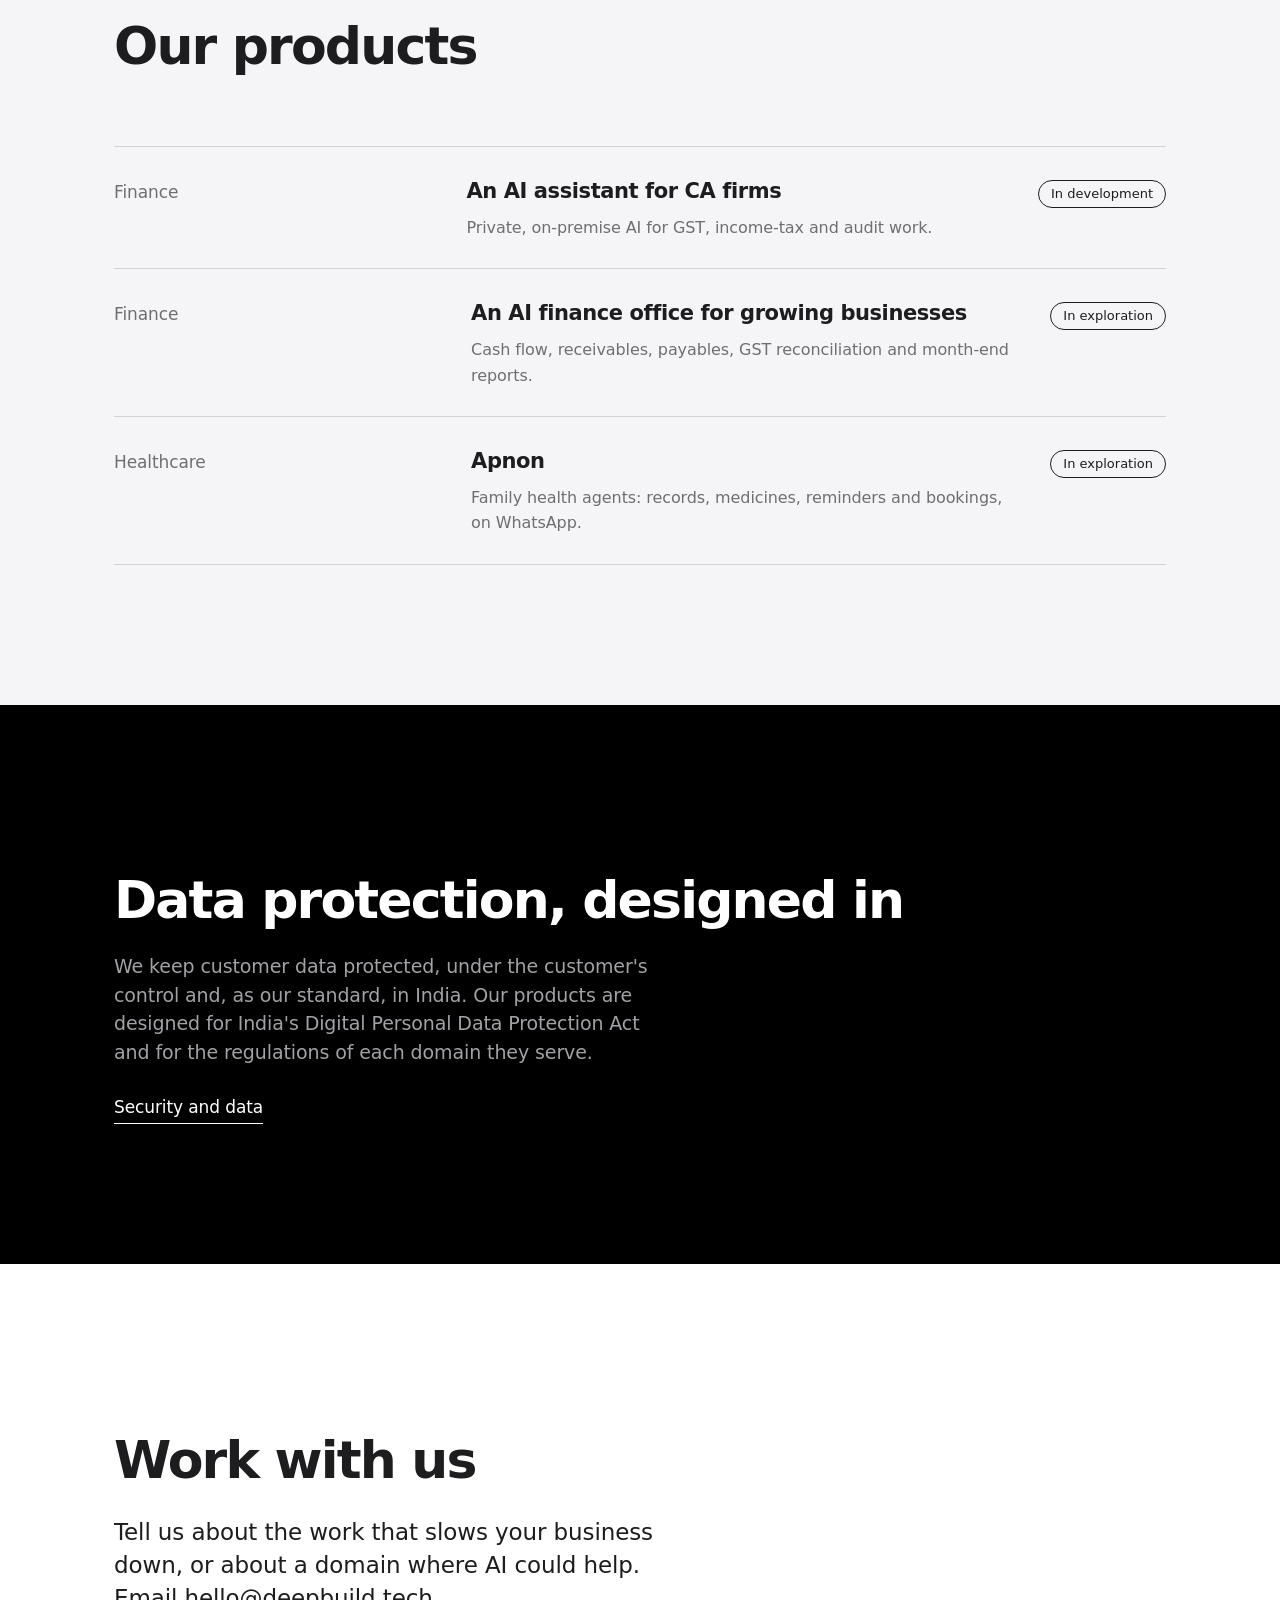
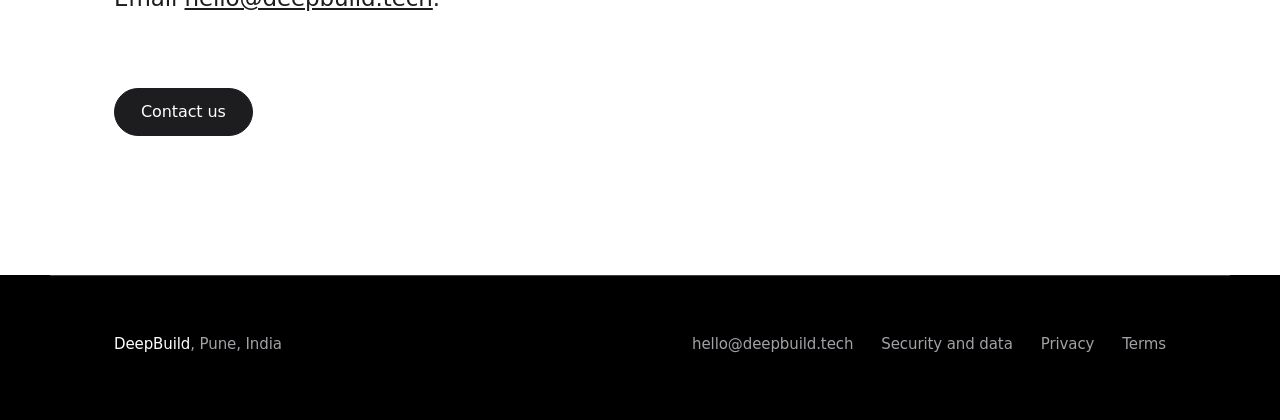
==== commit 186a0096: "SEO and security: page titles, WebSite + Organization + breadcrumb structured data, square logo, og:" ====
--- a/index.html
+++ b/index.html
@@ -2,14 +2,16 @@
 <html lang="en">
 <head>
 <meta charset="utf-8">
+<meta name="referrer" content="strict-origin-when-cross-origin">
 <meta name="viewport" content="width=device-width, initial-scale=1">
-<meta http-equiv="Content-Security-Policy" content="default-src 'self'; img-src 'self' data:; style-src 'self'; script-src 'self'; object-src 'none'; base-uri 'self'; form-action 'none'">
-<title>DeepBuild | AI systems for India's growing businesses</title>
+<meta http-equiv="Content-Security-Policy" content="default-src 'self'; img-src 'self' data:; style-src 'self'; script-src 'self'; object-src 'none'; base-uri 'self'; form-action 'none'; upgrade-insecure-requests">
+<title>DeepBuild | Agentic AI for India's growing businesses</title>
 <meta name="description" content="DeepBuild designs, builds and runs agentic AI systems for growing businesses in India, and builds domain-specific agentic products for finance and healthcare.">
 <link rel="canonical" href="https://deepbuild.tech/">
 <meta property="og:type" content="website">
 <meta property="og:site_name" content="DeepBuild">
-<meta property="og:title" content="DeepBuild | AI systems for India's growing businesses">
+<meta property="og:locale" content="en_IN">
+<meta property="og:title" content="DeepBuild | Agentic AI for India's growing businesses">
 <meta property="og:description" content="DeepBuild designs, builds and runs agentic AI systems for growing businesses in India, and builds domain-specific agentic products for finance and healthcare.">
 <meta property="og:url" content="https://deepbuild.tech/">
 <meta property="og:image" content="https://deepbuild.tech/assets/og-image.png">
@@ -23,13 +25,47 @@
 <script type="application/ld+json">
 {
   "@context": "https://schema.org",
-  "@type": "Organization",
-  "name": "DeepBuild",
-  "url": "https://deepbuild.tech/",
-  "logo": "https://deepbuild.tech/assets/deepbuild-tech-logo.svg",
-  "description": "DeepBuild designs, builds and runs agentic AI systems for growing businesses in India, and builds domain-specific agentic products for finance and healthcare.",
-  "email": "hello@deepbuild.tech",
-  "address": { "@type": "PostalAddress", "addressLocality": "Pune", "addressCountry": "IN" }
+  "@graph": [
+    {
+      "@type": "Organization",
+      "name": "DeepBuild",
+      "url": "https://deepbuild.tech/",
+      "logo": {
+        "@type": "ImageObject",
+        "url": "https://deepbuild.tech/assets/logo-mark-512.png",
+        "width": 512,
+        "height": 512
+      },
+      "description": "DeepBuild designs, builds and runs agentic AI systems for growing businesses in India, and builds domain-specific agentic products for finance and healthcare.",
+      "email": "hello@deepbuild.tech",
+      "address": {
+        "@type": "PostalAddress",
+        "addressLocality": "Pune",
+        "addressCountry": "IN"
+      },
+      "@id": "https://deepbuild.tech/#organization",
+      "alternateName": "DeepBuild.Tech",
+      "image": "https://deepbuild.tech/assets/og-image.png",
+      "areaServed": {
+        "@type": "Country",
+        "name": "India"
+      }
+    },
+    {
+      "@type": "WebSite",
+      "@id": "https://deepbuild.tech/#website",
+      "url": "https://deepbuild.tech/",
+      "name": "DeepBuild",
+      "alternateName": [
+        "DeepBuild.Tech",
+        "deepbuild.tech"
+      ],
+      "inLanguage": "en-IN",
+      "publisher": {
+        "@id": "https://deepbuild.tech/#organization"
+      }
+    }
+  ]
 }
 </script>
 </head>
@@ -51,7 +87,7 @@
 <main id="main">
 <section class="band band-light hero" aria-labelledby="intro">
   <div class="wrap">
-    <h1 id="intro" class="display" data-lines><span class="line"><span>Agentic AI, built into</span></span><span class="line"><span>the work your business</span></span><span class="line"><span>already does.</span></span></h1>
+    <h1 id="intro" class="display" data-lines><span class="line"><span>Bring AI into the</span></span><span class="line"><span>work your business</span></span><span class="line"><span>already does.</span></span></h1>
     <p class="lead fade" data-delay="380">DeepBuild designs, builds and runs agentic systems for growing businesses in India: AI agents that connect to your tools, carry out your workflows and hand people the decisions that matter. What we learn across industries becomes our own domain-specific products, starting with finance and healthcare.</p>
     <p class="actions fade" data-delay="520"><a class="button primary" href="/products/">Our products</a> <a class="button" href="/services/">Our services</a></p>
     <div class="hero-rule" aria-hidden="true"></div>
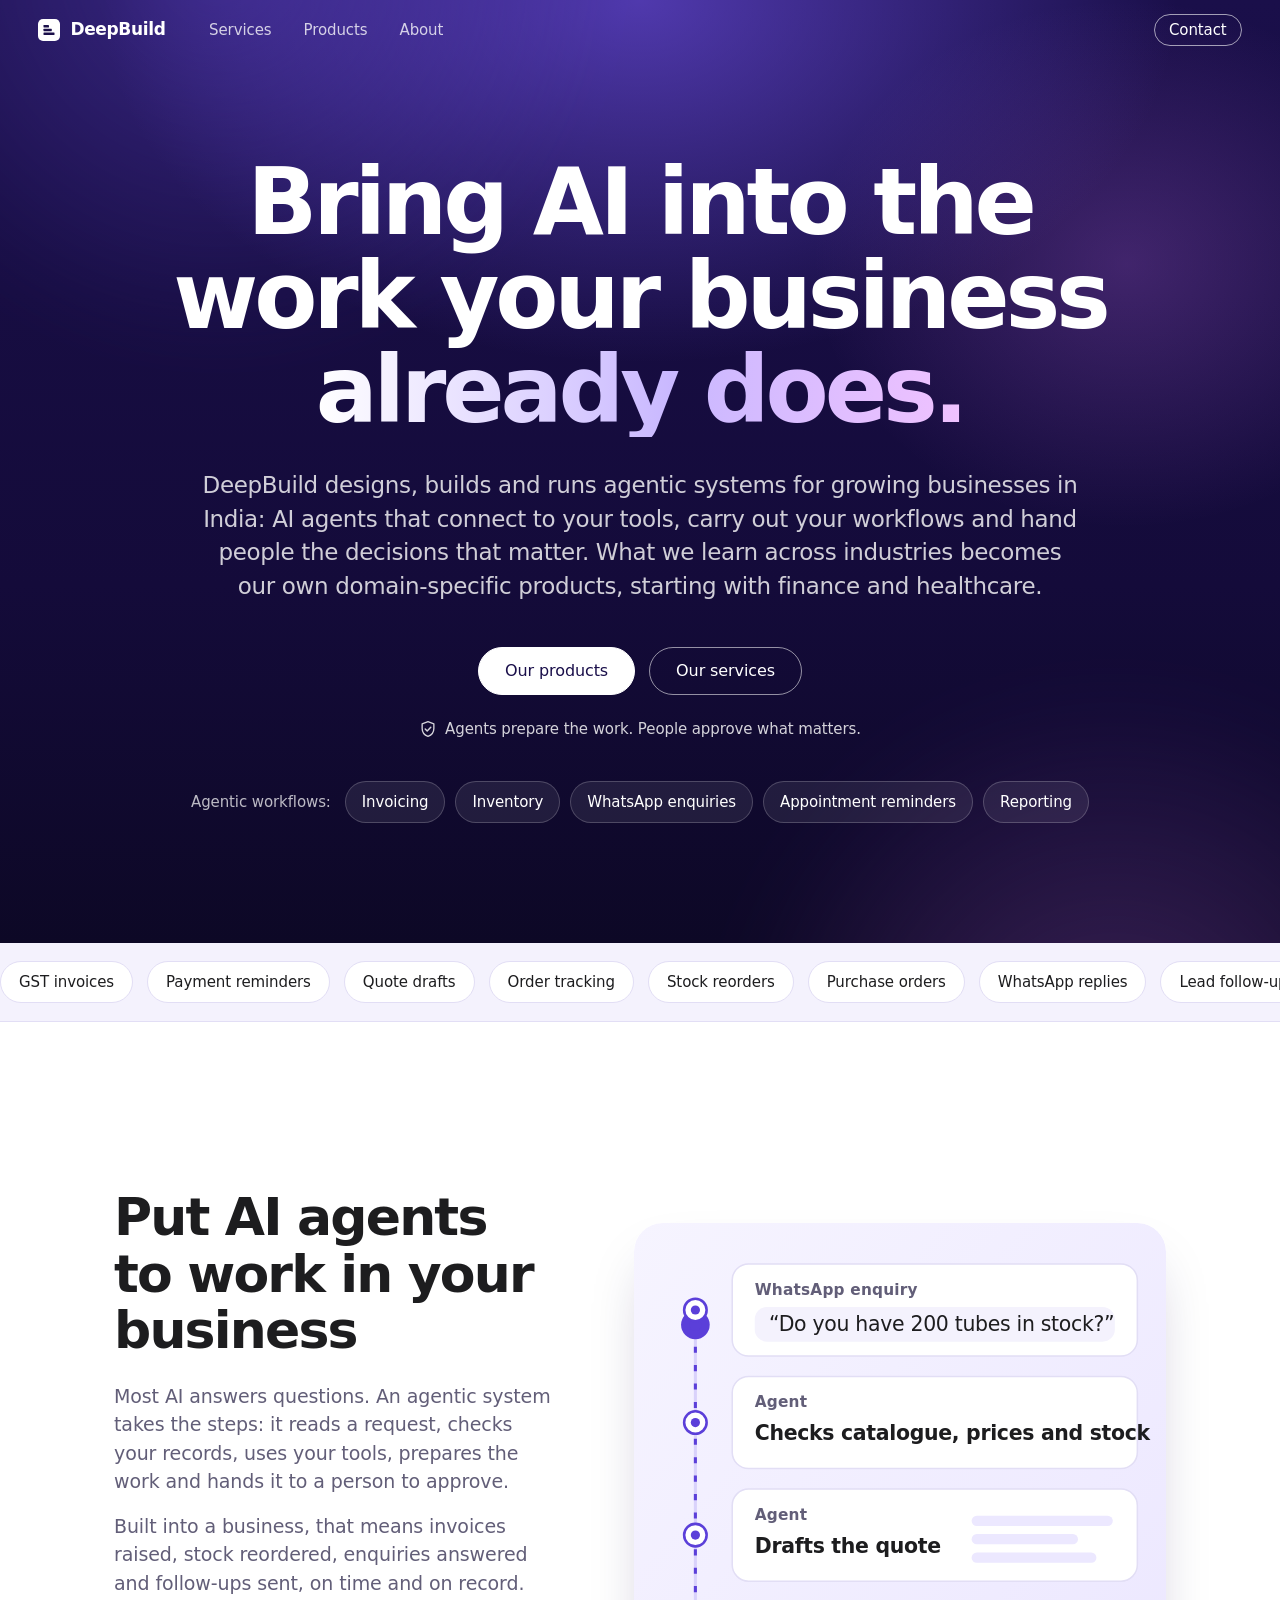
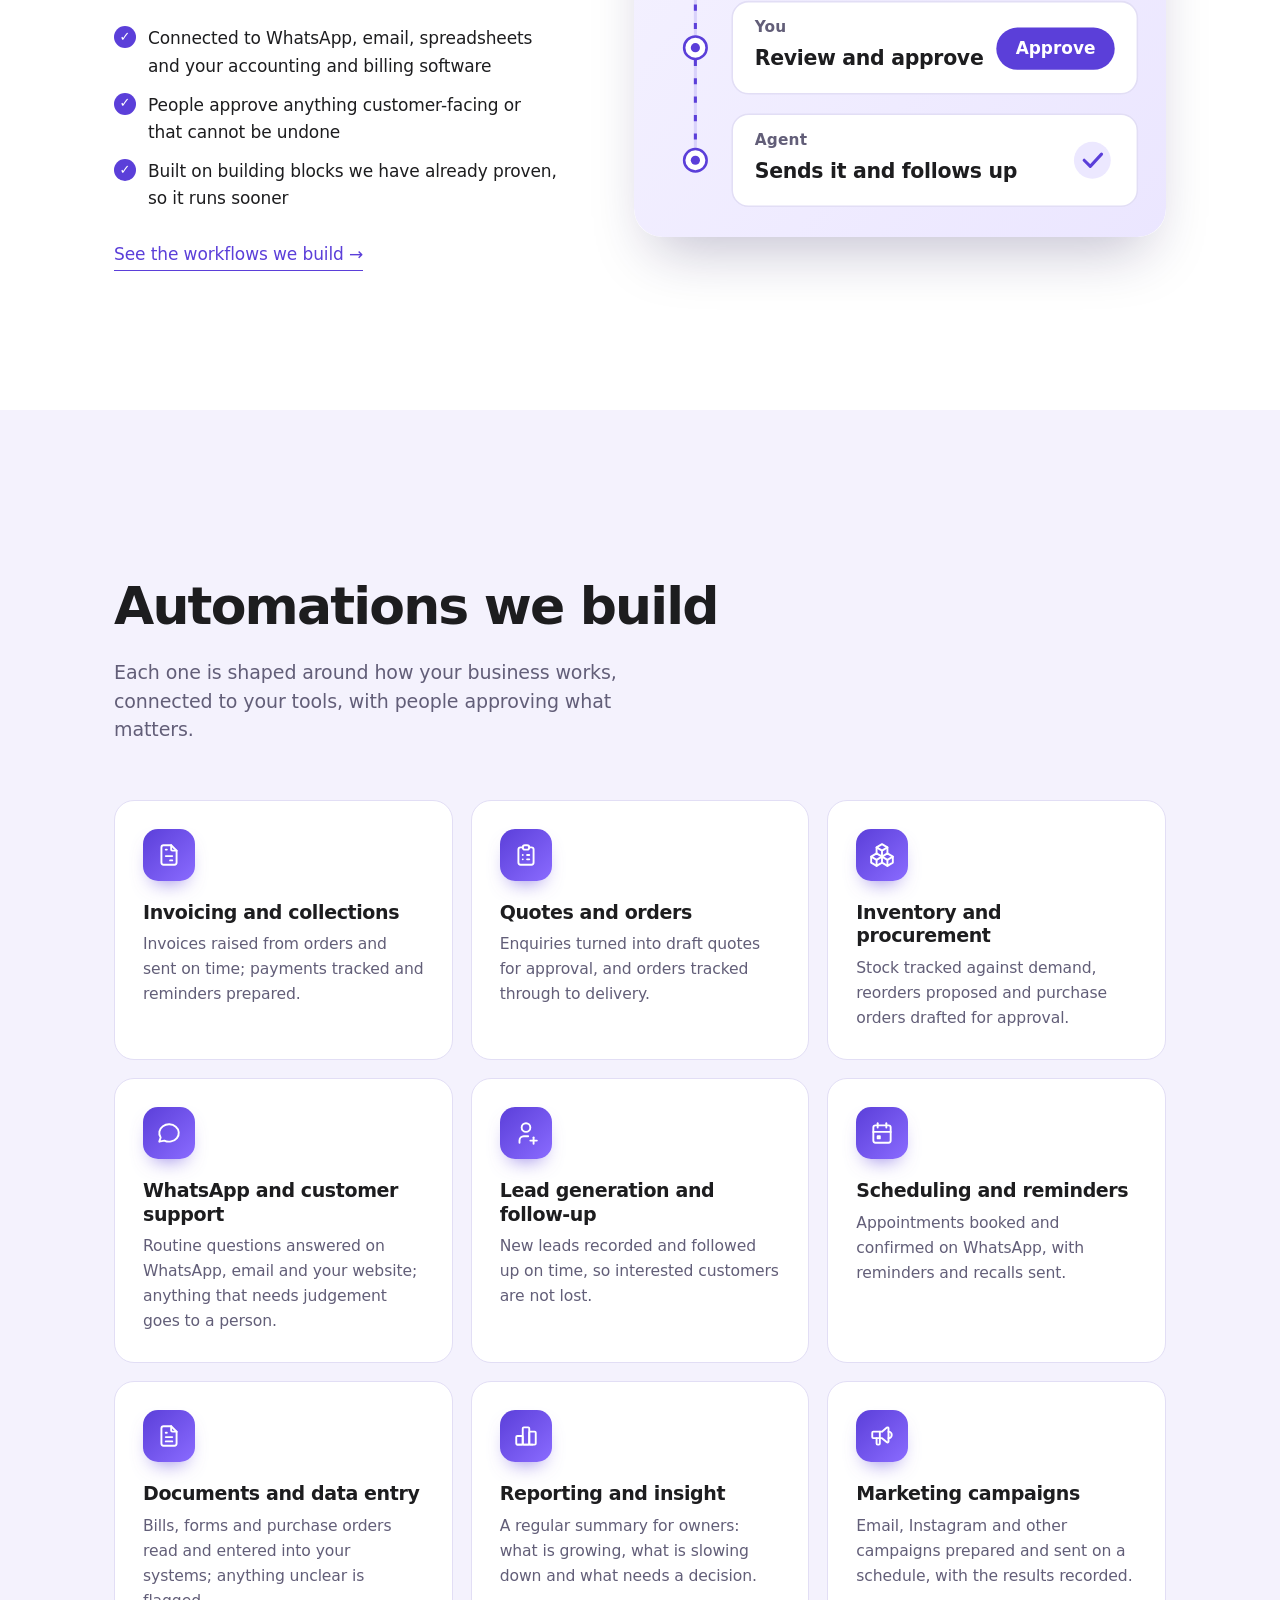
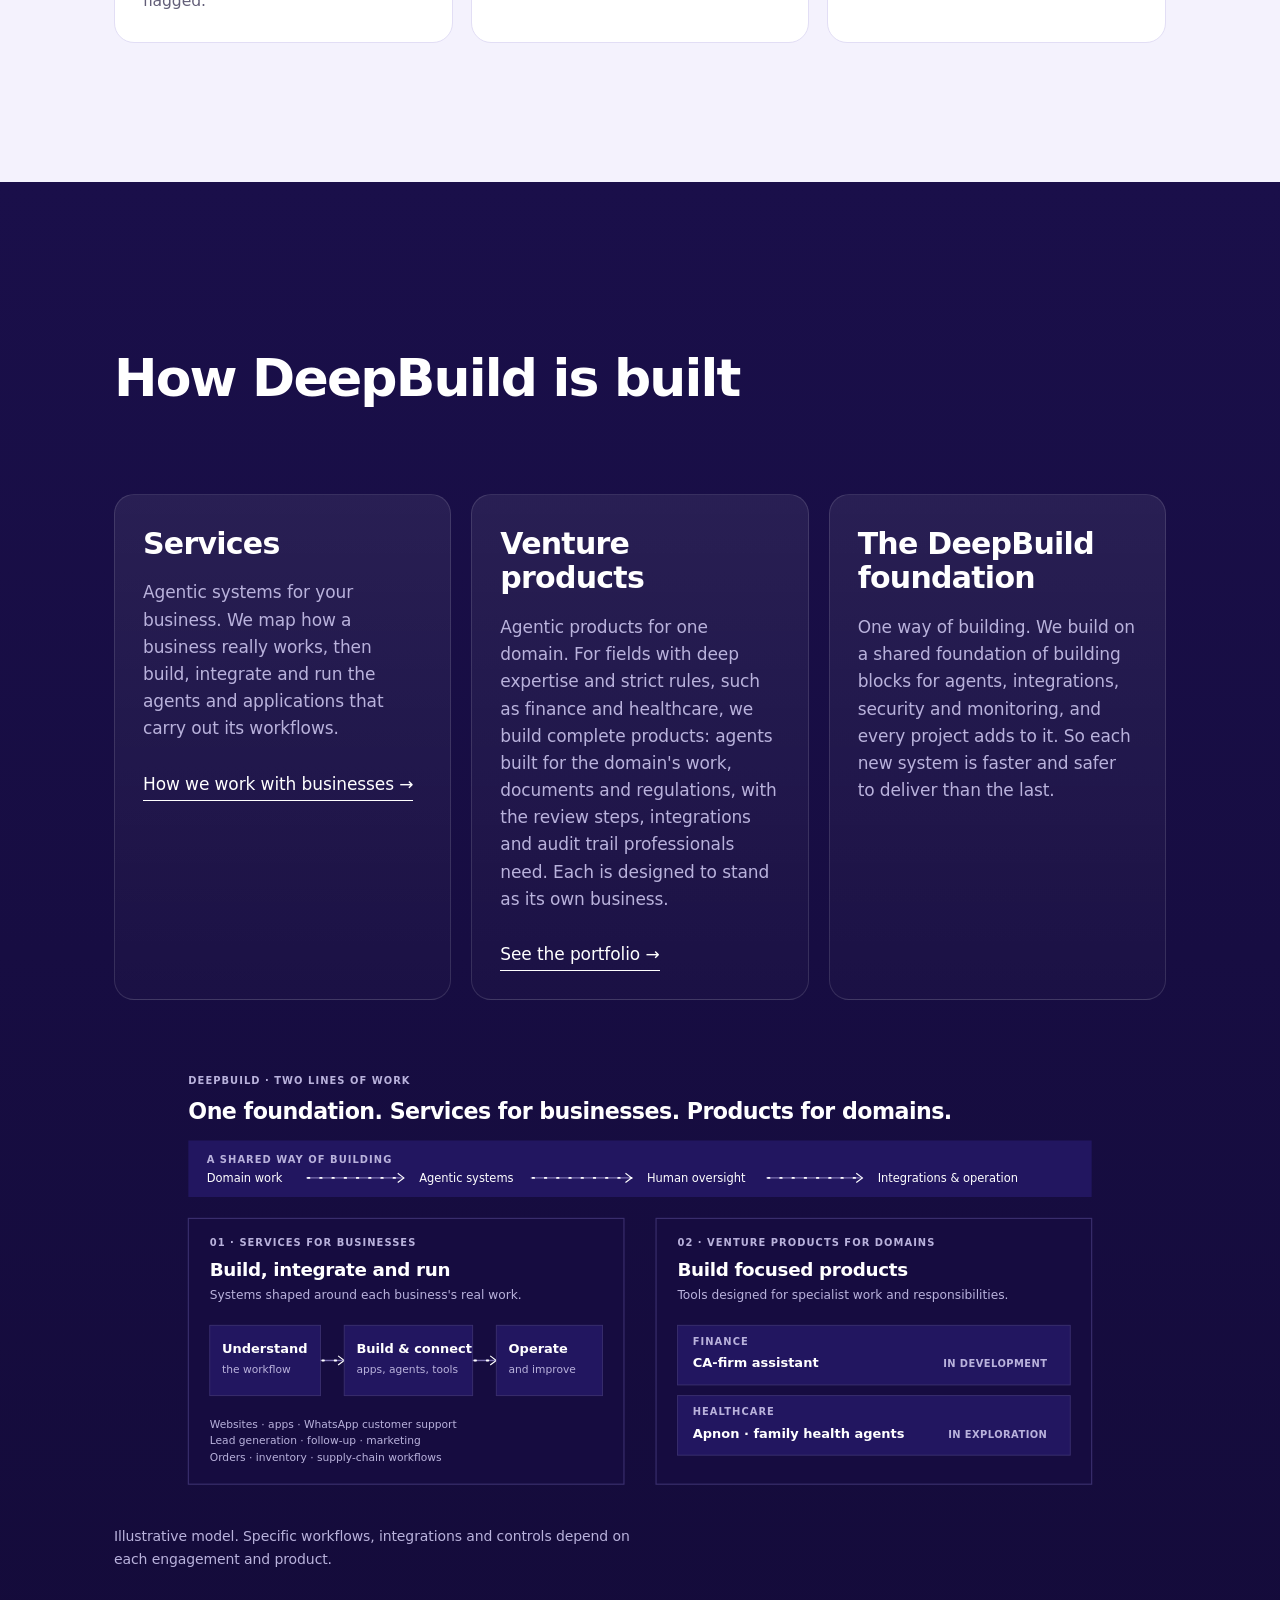
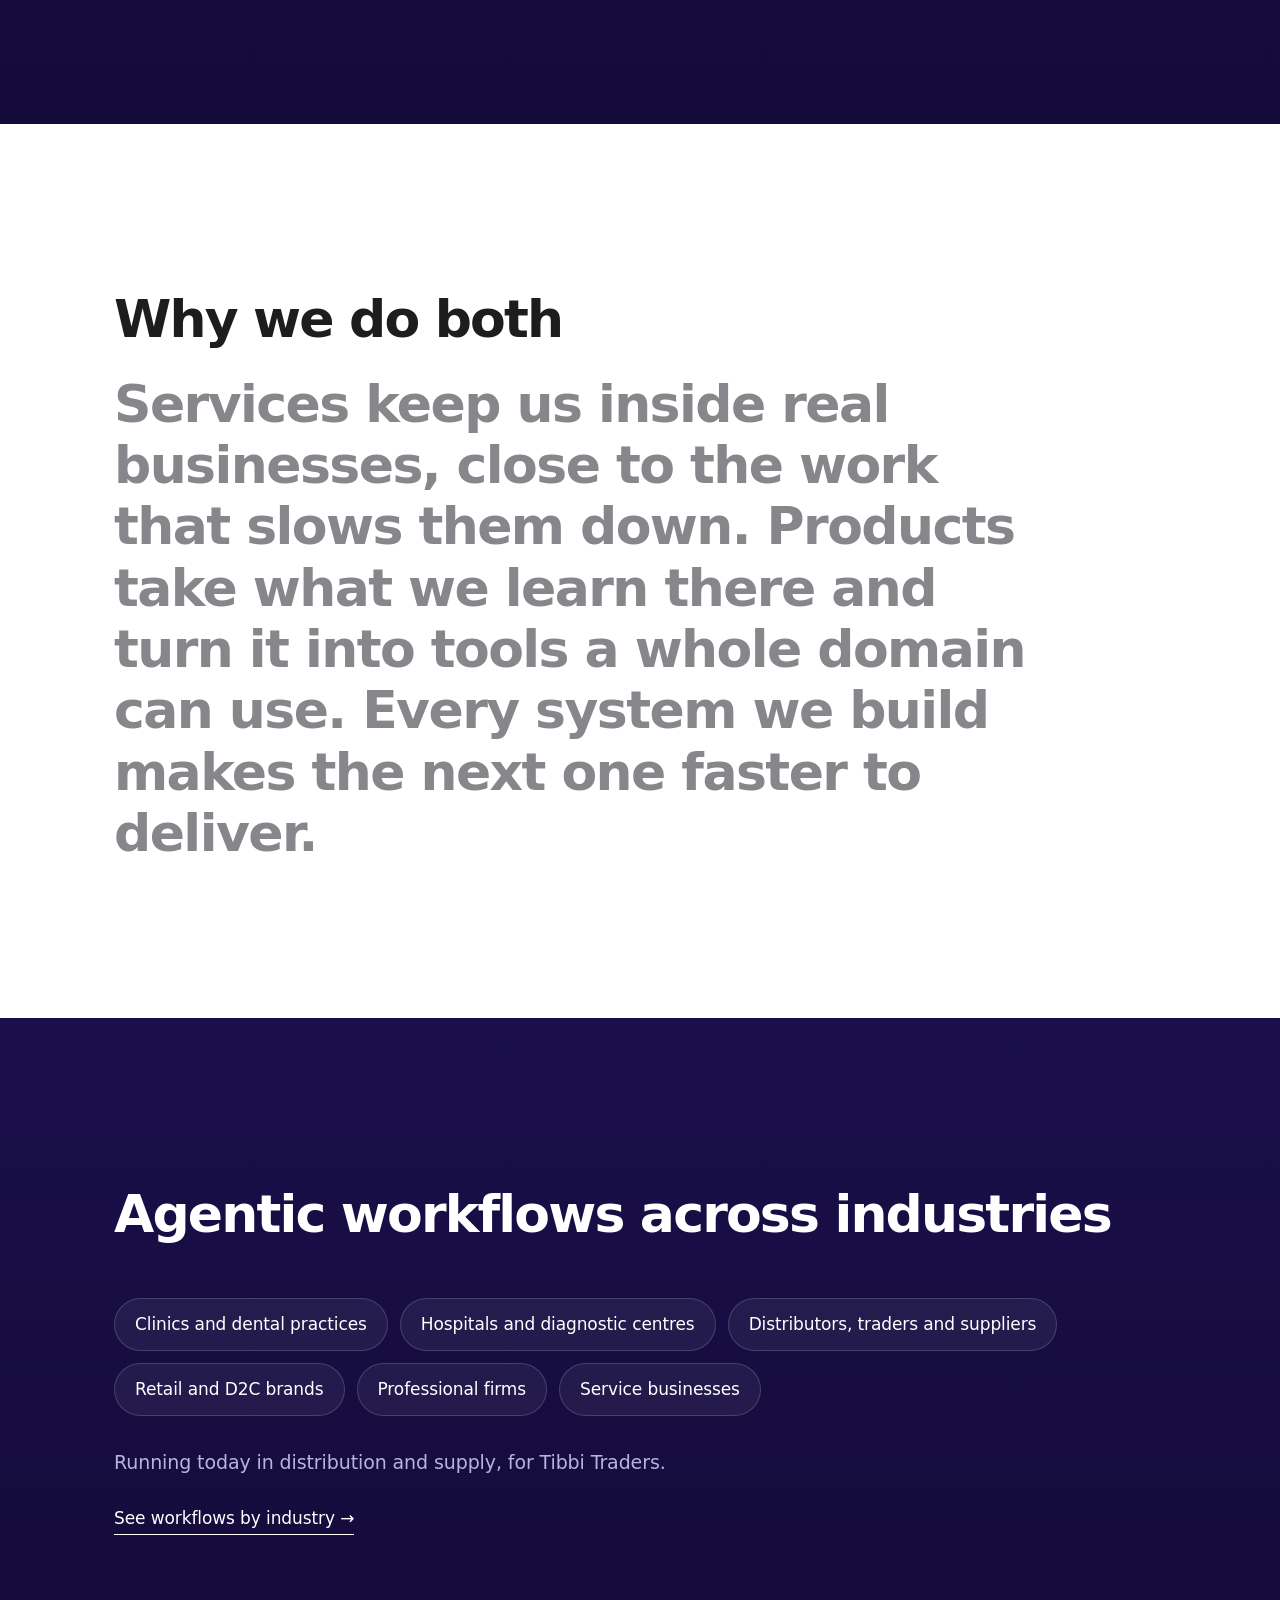
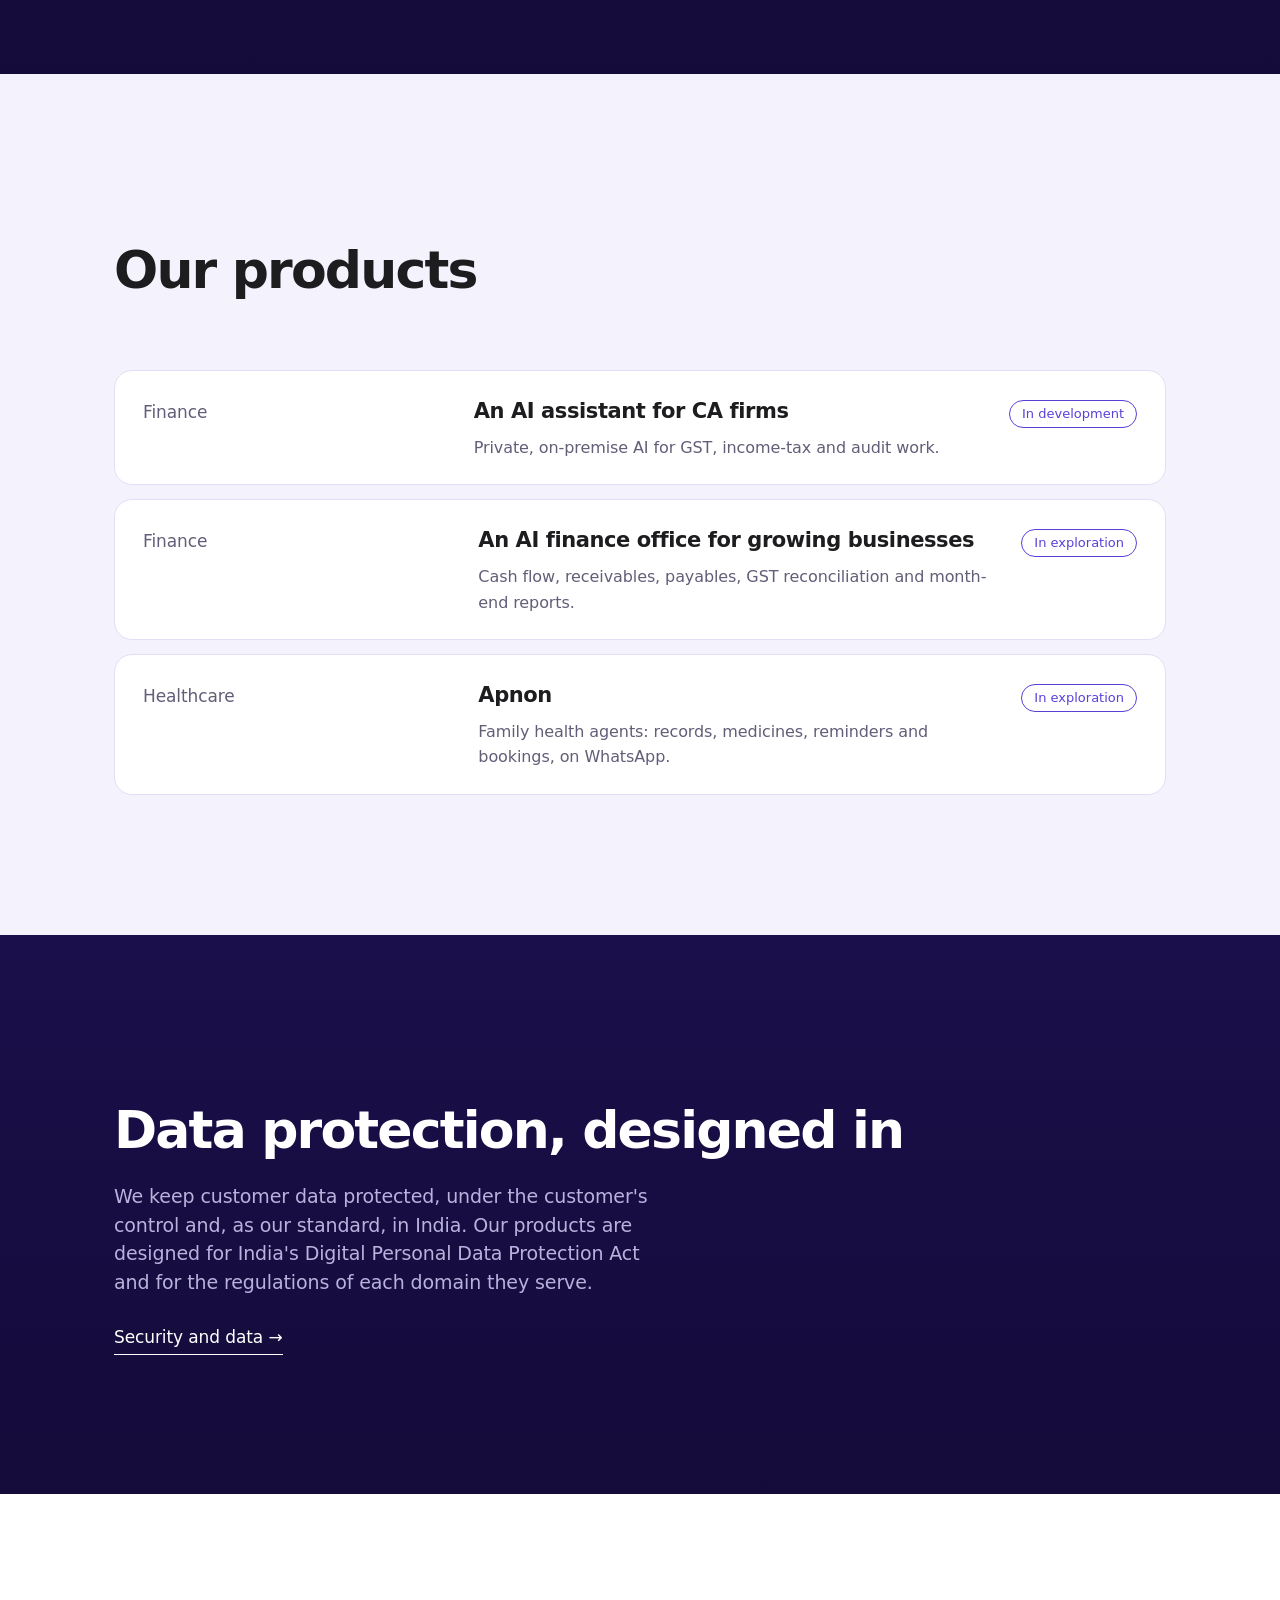
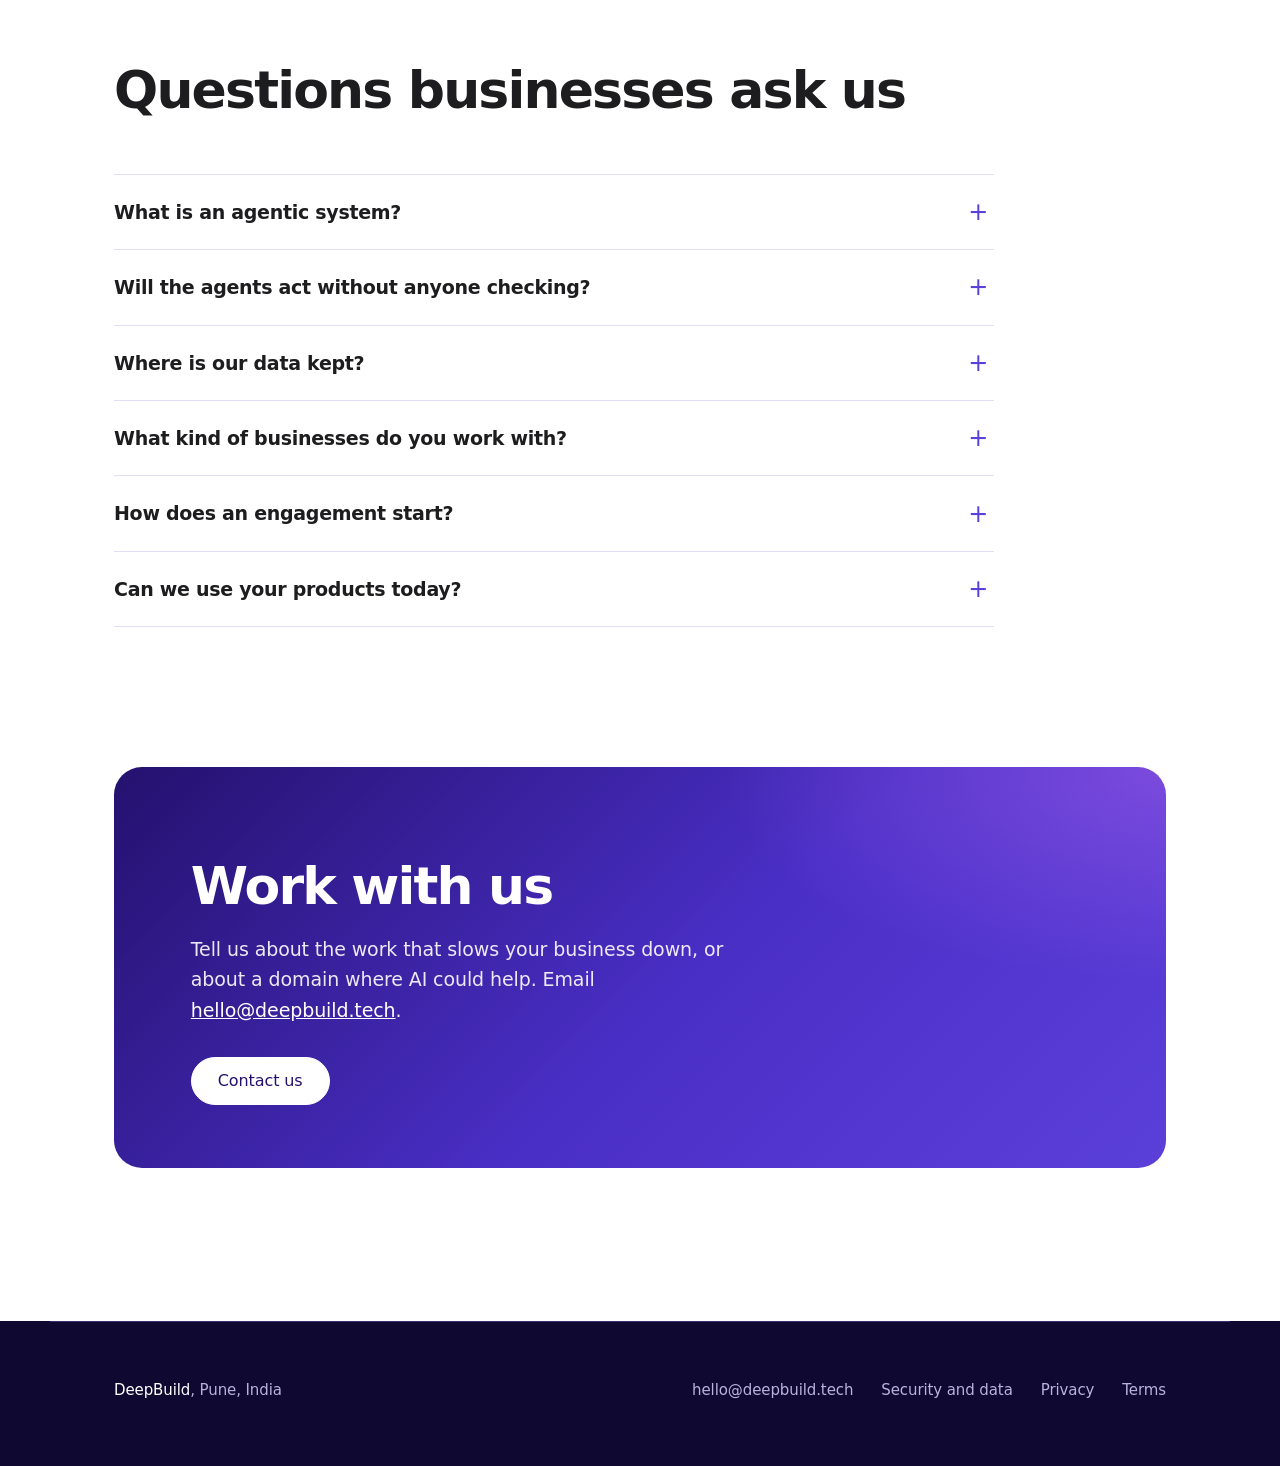
==== commit 2f5eb2fb: "Indigo palette (no pure black), logo at left edge, animated workflow illustration, automations cards" ====
--- a/index.html
+++ b/index.html
@@ -69,7 +69,7 @@
 }
 </script>
 </head>
-<body>
+<body class="home">
 <a class="skip" href="#main">Skip to content</a>
 <header class="site-header">
   <div class="header-inner">
@@ -85,29 +85,69 @@
   </div>
 </header>
 <main id="main">
-<section class="band band-light hero" aria-labelledby="intro">
-  <div class="wrap">
-    <h1 id="intro" class="display" data-lines><span class="line"><span>Bring AI into the</span></span><span class="line"><span>work your business</span></span><span class="line"><span>already does.</span></span></h1>
+<section class="band hero hero-dark" aria-labelledby="intro">
+  <div class="wrap hero-center">
+    <h1 id="intro" class="display" data-lines><span class="line"><span>Bring AI into the</span></span><span class="line"><span>work your business</span></span><span class="line"><span class="grad">already does.</span></span></h1>
     <p class="lead fade" data-delay="380">DeepBuild designs, builds and runs agentic systems for growing businesses in India: AI agents that connect to your tools, carry out your workflows and hand people the decisions that matter. What we learn across industries becomes our own domain-specific products, starting with finance and healthcare.</p>
     <p class="actions fade" data-delay="520"><a class="button primary" href="/products/">Our products</a> <a class="button" href="/services/">Our services</a></p>
-    <div class="hero-rule" aria-hidden="true"></div>
-  </div>
-</section>
-
-<section class="band band-mist" aria-labelledby="doing">
-  <div class="wrap split">
-    <h2 id="doing" class="h2 line" data-reveal><span>AI that does the work, not just the talking</span></h2>
-    <div class="prose fade">
-      <p>Most AI answers questions. An agentic system takes the steps: it reads a request, checks your records, uses your tools, prepares the work and hands it to a person to approve.</p>
-      <p>Built into a business, that means invoices raised, stock reordered, enquiries answered and follow-ups sent, on time and on record.</p>
-    </div>
+    <p class="hero-note fade" data-delay="600"><svg class="note-icon" viewBox="0 0 20 20" aria-hidden="true" focusable="false"><path d="M10 1.8 3.5 4.3v5.1c0 4 2.7 7.4 6.5 8.8 3.8-1.4 6.5-4.8 6.5-8.8V4.3L10 1.8Z" fill="none" stroke="currentColor" stroke-width="1.5" stroke-linejoin="round"/><path d="m6.9 10.1 2.2 2.2 4-4.3" fill="none" stroke="currentColor" stroke-width="1.6" stroke-linecap="round" stroke-linejoin="round"/></svg>Agents prepare the work. People approve what matters.</p>
+    <nav class="chips fade" data-delay="680" aria-label="Agentic workflows">
+      <span class="chips-label">Agentic workflows:</span>
+      <a href="/services/#outcomes">Invoicing</a>
+      <a href="/services/#outcomes">Inventory</a>
+      <a href="/services/#outcomes">WhatsApp enquiries</a>
+      <a href="/services/#outcomes">Appointment reminders</a>
+      <a href="/services/#outcomes">Reporting</a>
+    </nav>
+  </div>
+</section>
+
+<div class="ticker">
+  <ul class="ticker-track"><li>GST invoices</li><li>Payment reminders</li><li>Quote drafts</li><li>Order tracking</li><li>Stock reorders</li><li>Purchase orders</li><li>WhatsApp replies</li><li>Lead follow-ups</li><li>Appointment reminders</li><li>Document entry</li><li>Weekly reports</li><li>Campaign scheduling</li></ul>
+  <ul class="ticker-track" aria-hidden="true"><li>GST invoices</li><li>Payment reminders</li><li>Quote drafts</li><li>Order tracking</li><li>Stock reorders</li><li>Purchase orders</li><li>WhatsApp replies</li><li>Lead follow-ups</li><li>Appointment reminders</li><li>Document entry</li><li>Weekly reports</li><li>Campaign scheduling</li></ul>
+</div>
+
+<section class="band band-light" aria-labelledby="doing">
+  <div class="wrap auto-split">
+    <div class="auto-copy">
+      <h2 id="doing" class="h2 line" data-reveal><span>Put AI agents to work in your business</span></h2>
+      <p class="section-intro fade">Most AI answers questions. An agentic system takes the steps: it reads a request, checks your records, uses your tools, prepares the work and hands it to a person to approve.</p>
+      <p class="section-intro fade">Built into a business, that means invoices raised, stock reordered, enquiries answered and follow-ups sent, on time and on record.</p>
+      <ul class="auto-points fade">
+        <li>Connected to WhatsApp, email, spreadsheets and your accounting and billing software</li>
+        <li>People approve anything customer-facing or that cannot be undone</li>
+        <li>Built on building blocks we have already proven, so it runs sooner</li>
+      </ul>
+      <a class="more fade" href="/services/#outcomes">See the workflows we build</a>
+    </div>
+    <figure class="auto-visual fade">
+      <img src="/assets/automation-flow.svg" width="520" height="600" alt="Example agentic workflow: a WhatsApp enquiry arrives, an agent checks the catalogue, prices and stock, drafts the quote, a person reviews and approves it, and the agent sends it and follows up.">
+    </figure>
+  </div>
+</section>
+
+<section class="band band-mist" aria-labelledby="automations">
+  <div class="wrap">
+    <h2 id="automations" class="h2 line" data-reveal><span>Automations we build</span></h2>
+    <p class="section-intro fade">Each one is shaped around how your business works, connected to your tools, with people approving what matters.</p>
+    <ul class="auto-grid">
+      <li class="fade"><a class="auto-card" href="/services/#outcomes"><span class="auto-icon"><svg viewBox="0 0 24 24" fill="none" stroke="currentColor" stroke-width="1.75" stroke-linecap="round" stroke-linejoin="round" aria-hidden="true" focusable="false"><path stroke="none" d="M0 0h24v24H0z" fill="none" /> <path d="M14 3v4a1 1 0 0 0 1 1h4" /> <path d="M17 21h-10a2 2 0 0 1 -2 -2v-14a2 2 0 0 1 2 -2h7l5 5v11a2 2 0 0 1 -2 2" /> <path d="M9 7l1 0" /> <path d="M9 13l6 0" /> <path d="M13 17l2 0" /></svg></span><h3>Invoicing and collections</h3><p>Invoices raised from orders and sent on time; payments tracked and reminders prepared.</p></a></li>
+      <li class="fade"><a class="auto-card" href="/services/#outcomes"><span class="auto-icon"><svg viewBox="0 0 24 24" fill="none" stroke="currentColor" stroke-width="1.75" stroke-linecap="round" stroke-linejoin="round" aria-hidden="true" focusable="false"><path stroke="none" d="M0 0h24v24H0z" fill="none" /> <path d="M9 5h-2a2 2 0 0 0 -2 2v12a2 2 0 0 0 2 2h10a2 2 0 0 0 2 -2v-12a2 2 0 0 0 -2 -2h-2" /> <path d="M9 5a2 2 0 0 1 2 -2h2a2 2 0 0 1 2 2a2 2 0 0 1 -2 2h-2a2 2 0 0 1 -2 -2" /> <path d="M9 12l.01 0" /> <path d="M13 12l2 0" /> <path d="M9 16l.01 0" /> <path d="M13 16l2 0" /></svg></span><h3>Quotes and orders</h3><p>Enquiries turned into draft quotes for approval, and orders tracked through to delivery.</p></a></li>
+      <li class="fade"><a class="auto-card" href="/services/#outcomes"><span class="auto-icon"><svg viewBox="0 0 24 24" fill="none" stroke="currentColor" stroke-width="1.75" stroke-linecap="round" stroke-linejoin="round" aria-hidden="true" focusable="false"><path stroke="none" d="M0 0h24v24H0z" fill="none" /> <path d="M7 16.5l-5 -3l5 -3l5 3v5.5l-5 3l0 -5.5" /> <path d="M2 13.5v5.5l5 3" /> <path d="M7 16.545l5 -3.03" /> <path d="M17 16.5l-5 -3l5 -3l5 3v5.5l-5 3l0 -5.5" /> <path d="M12 19l5 3" /> <path d="M17 16.5l5 -3" /> <path d="M12 13.5v-5.5l-5 -3l5 -3l5 3v5.5" /> <path d="M7 5.03v5.455" /> <path d="M12 8l5 -3" /></svg></span><h3>Inventory and procurement</h3><p>Stock tracked against demand, reorders proposed and purchase orders drafted for approval.</p></a></li>
+      <li class="fade"><a class="auto-card" href="/services/#outcomes"><span class="auto-icon"><svg viewBox="0 0 24 24" fill="none" stroke="currentColor" stroke-width="1.75" stroke-linecap="round" stroke-linejoin="round" aria-hidden="true" focusable="false"><path stroke="none" d="M0 0h24v24H0z" fill="none" /> <path d="M3 20l1.3 -3.9c-2.324 -3.437 -1.426 -7.872 2.1 -10.374c3.526 -2.501 8.59 -2.296 11.845 .48c3.255 2.777 3.695 7.266 1.029 10.501c-2.666 3.235 -7.615 4.215 -11.574 2.293l-4.7 1" /></svg></span><h3>WhatsApp and customer support</h3><p>Routine questions answered on WhatsApp, email and your website; anything that needs judgement goes to a person.</p></a></li>
+      <li class="fade"><a class="auto-card" href="/services/#outcomes"><span class="auto-icon"><svg viewBox="0 0 24 24" fill="none" stroke="currentColor" stroke-width="1.75" stroke-linecap="round" stroke-linejoin="round" aria-hidden="true" focusable="false"><path stroke="none" d="M0 0h24v24H0z" fill="none" /> <path d="M8 7a4 4 0 1 0 8 0a4 4 0 0 0 -8 0" /> <path d="M16 19h6" /> <path d="M19 16v6" /> <path d="M6 21v-2a4 4 0 0 1 4 -4h4" /></svg></span><h3>Lead generation and follow-up</h3><p>New leads recorded and followed up on time, so interested customers are not lost.</p></a></li>
+      <li class="fade"><a class="auto-card" href="/services/#outcomes"><span class="auto-icon"><svg viewBox="0 0 24 24" fill="none" stroke="currentColor" stroke-width="1.75" stroke-linecap="round" stroke-linejoin="round" aria-hidden="true" focusable="false"><path stroke="none" d="M0 0h24v24H0z" fill="none" /> <path d="M4 7a2 2 0 0 1 2 -2h12a2 2 0 0 1 2 2v12a2 2 0 0 1 -2 2h-12a2 2 0 0 1 -2 -2l0 -12" /> <path d="M16 3l0 4" /> <path d="M8 3l0 4" /> <path d="M4 11l16 0" /> <path d="M8 15h2v2h-2l0 -2" /></svg></span><h3>Scheduling and reminders</h3><p>Appointments booked and confirmed on WhatsApp, with reminders and recalls sent.</p></a></li>
+      <li class="fade"><a class="auto-card" href="/services/#outcomes"><span class="auto-icon"><svg viewBox="0 0 24 24" fill="none" stroke="currentColor" stroke-width="1.75" stroke-linecap="round" stroke-linejoin="round" aria-hidden="true" focusable="false"><path stroke="none" d="M0 0h24v24H0z" fill="none" /> <path d="M14 3v4a1 1 0 0 0 1 1h4" /> <path d="M17 21h-10a2 2 0 0 1 -2 -2v-14a2 2 0 0 1 2 -2h7l5 5v11a2 2 0 0 1 -2 2" /> <path d="M9 9l1 0" /> <path d="M9 13l6 0" /> <path d="M9 17l6 0" /></svg></span><h3>Documents and data entry</h3><p>Bills, forms and purchase orders read and entered into your systems; anything unclear is flagged.</p></a></li>
+      <li class="fade"><a class="auto-card" href="/services/#outcomes"><span class="auto-icon"><svg viewBox="0 0 24 24" fill="none" stroke="currentColor" stroke-width="1.75" stroke-linecap="round" stroke-linejoin="round" aria-hidden="true" focusable="false"><path stroke="none" d="M0 0h24v24H0z" fill="none" /> <path d="M3 13a1 1 0 0 1 1 -1h4a1 1 0 0 1 1 1v6a1 1 0 0 1 -1 1h-4a1 1 0 0 1 -1 -1l0 -6" /> <path d="M15 9a1 1 0 0 1 1 -1h4a1 1 0 0 1 1 1v10a1 1 0 0 1 -1 1h-4a1 1 0 0 1 -1 -1l0 -10" /> <path d="M9 5a1 1 0 0 1 1 -1h4a1 1 0 0 1 1 1v14a1 1 0 0 1 -1 1h-4a1 1 0 0 1 -1 -1l0 -14" /> <path d="M4 20h14" /></svg></span><h3>Reporting and insight</h3><p>A regular summary for owners: what is growing, what is slowing down and what needs a decision.</p></a></li>
+      <li class="fade"><a class="auto-card" href="/services/#outcomes"><span class="auto-icon"><svg viewBox="0 0 24 24" fill="none" stroke="currentColor" stroke-width="1.75" stroke-linecap="round" stroke-linejoin="round" aria-hidden="true" focusable="false"><path stroke="none" d="M0 0h24v24H0z" fill="none" /> <path d="M18 8a3 3 0 0 1 0 6" /> <path d="M10 8v11a1 1 0 0 1 -1 1h-1a1 1 0 0 1 -1 -1v-5" /> <path d="M12 8l4.524 -3.77a.9 .9 0 0 1 1.476 .692v12.156a.9 .9 0 0 1 -1.476 .692l-4.524 -3.77h-8a1 1 0 0 1 -1 -1v-4a1 1 0 0 1 1 -1h8" /></svg></span><h3>Marketing campaigns</h3><p>Email, Instagram and other campaigns prepared and sent on a schedule, with the results recorded.</p></a></li>
+    </ul>
   </div>
 </section>
 
 <section class="band band-dark" aria-labelledby="work">
   <div class="wrap">
     <h2 id="work" class="h2 work-head line" data-reveal><span>How DeepBuild is built</span></h2>
-    <div class="work work-3">
+    <div class="work work-3 work-cards">
       <article class="fade">
         <h3 class="h3">Services</h3>
         <p>Agentic systems for your business. We map how a business really works, then build, integrate and run the agents and applications that carry out its workflows.</p>
@@ -171,7 +211,7 @@
 <section class="band band-dark" aria-labelledby="industries-home">
   <div class="wrap">
     <h2 id="industries-home" class="h2 line" data-reveal><span>Agentic workflows across industries</span></h2>
-    <ul class="ticks industry-list fade">
+    <ul class="pills fade">
       <li>Clinics and dental practices</li>
       <li>Hospitals and diagnostic centres</li>
       <li>Distributors, traders and suppliers</li>
@@ -187,7 +227,7 @@
 <section class="band band-mist" aria-labelledby="portfolio">
   <div class="wrap">
     <h2 id="portfolio" class="h2 line" data-reveal><span>Our products</span></h2>
-    <div class="rows fade">
+    <div class="rows rows-cards fade">
       <a href="/products/#ca-firms"><span class="row-domain">Finance</span><span class="row-name">An AI assistant for CA firms<span>Private, on-premise AI for GST, income-tax and audit work.</span></span><span class="status">In development</span></a>
       <a href="/products/#finance-office"><span class="row-domain">Finance</span><span class="row-name">An AI finance office for growing businesses<span>Cash flow, receivables, payables, GST reconciliation and month-end reports.</span></span><span class="status">In exploration</span></a>
       <a href="/products/#family-health"><span class="row-domain">Healthcare</span><span class="row-name">Apnon<span>Family health agents: records, medicines, reminders and bookings, on WhatsApp.</span></span><span class="status">In exploration</span></a>
@@ -203,11 +243,45 @@
   </div>
 </section>
 
-<section class="band band-light" aria-labelledby="contact-cta">
-  <div class="wrap closing">
-    <h2 id="contact-cta" class="h2 line" data-reveal><span>Work with us</span></h2>
-    <p class="fade">Tell us about the work that slows your business down, or about a domain where AI could help. Email <a href="mailto:hello@deepbuild.tech">hello@deepbuild.tech</a>.</p>
-    <p class="actions fade"><a class="button primary" href="/contact/">Contact us</a></p>
+<section class="band band-light" aria-labelledby="faq">
+  <div class="wrap">
+    <h2 id="faq" class="h2 line" data-reveal><span>Questions businesses ask us</span></h2>
+    <div class="faq fade">
+      <details>
+        <summary>What is an agentic system?</summary>
+        <p>AI agents connected to your tools that carry out the steps of a workflow: they read a request, check your records, use your tools, prepare the work and hand it to a person to approve.</p>
+      </details>
+      <details>
+        <summary>Will the agents act without anyone checking?</summary>
+        <p>No. Agents prepare, track and flag. A person approves anything that is customer-facing or cannot be undone.</p>
+      </details>
+      <details>
+        <summary>Where is our data kept?</summary>
+        <p>Each client's systems and data are kept separate from every other client's, and our standard is to keep Indian clients' data in cloud regions in India.</p>
+      </details>
+      <details>
+        <summary>What kind of businesses do you work with?</summary>
+        <p>Growing businesses in India's tier-1 and tier-2 cities, in any industry where work runs on repeated steps: clinics and hospitals, distributors and suppliers, retailers, professional firms and service businesses.</p>
+      </details>
+      <details>
+        <summary>How does an engagement start?</summary>
+        <p>We map how the work is done today and where time and customers are lost, then build the smallest system that removes the work, connected to the tools you already use.</p>
+      </details>
+      <details>
+        <summary>Can we use your products today?</summary>
+        <p>Not yet. The AI assistant for CA firms is in development; the AI finance office and Apnon are in exploration. Email hello@deepbuild.tech if you would like to help shape them.</p>
+      </details>
+    </div>
+  </div>
+</section>
+
+<section class="band band-light cta-band" aria-labelledby="contact-cta">
+  <div class="wrap">
+    <div class="cta-panel">
+      <h2 id="contact-cta" class="h2 line" data-reveal><span>Work with us</span></h2>
+      <p class="fade">Tell us about the work that slows your business down, or about a domain where AI could help. Email <a href="mailto:hello@deepbuild.tech">hello@deepbuild.tech</a>.</p>
+      <p class="actions fade"><a class="button primary" href="/contact/">Contact us</a></p>
+    </div>
   </div>
 </section>
 </main>
--- a/assets/site.css
+++ b/assets/site.css
@@ -20,13 +20,13 @@
 
 :root {
   --white: #ffffff;
-  --mist: #f5f5f7;
+  --mist: #f4f2fd;
   --ink: #1d1d1f;
-  --black: #000000;
-  --grey: #6e6e73;
-  --silver: #a1a1a6;
-  --line: #d2d2d7;
-  --line-dark: #424245;
+  --black: #140b3a;
+  --grey: #625e78;
+  --silver: #b9b2dc;
+  --line: #e2def5;
+  --line-dark: #3a2f6e;
 
   --font: -apple-system, BlinkMacSystemFont, system-ui, "Segoe UI", Roboto, "Helvetica Neue", Arial, sans-serif;
   --ease: cubic-bezier(0.16, 1, 0.3, 1);
@@ -229,7 +229,7 @@
 }
 .button:hover { background: var(--ink); color: var(--white); }
 .button.primary { background: var(--ink); color: var(--white); }
-.button.primary:hover { background: #3a3a3c; border-color: #3a3a3c; }
+.button.primary:hover { background: #4a31c2; border-color: #4a31c2; }
 .button:active { transform: scale(0.97); }
 
 /* ---------- home hero ---------- */
@@ -525,7 +525,7 @@
 .ds-products .ds-domain { grid-column: 1 / -1; font-size: 0.8125rem; color: var(--grey); }
 .ds-products strong { font-weight: 600; }
 
-.band-dark .ds-shared { background: #1d1d1f; }
+.band-dark .ds-shared { background: rgba(255, 255, 255, 0.06); }
 .band-dark .ds-card { border-color: var(--line-dark); }
 .band-dark .ds-label,
 .band-dark .ds-body,
@@ -534,7 +534,7 @@
 .band-dark .ds-products .ds-domain,
 .band-dark .ds-products .status { color: var(--silver); }
 .band-dark .ds-steps li,
-.band-dark .ds-products li { background: #1d1d1f; }
+.band-dark .ds-products li { background: rgba(255, 255, 255, 0.06); }
 
 /* ---------- positioning job (2026-10-09): three-part structure, industries ---------- */
 .work.work-3 { grid-template-columns: repeat(3, minmax(0, 1fr)); }
@@ -551,3 +551,179 @@
 .industry-note { margin-top: 20px; font-size: 0.875rem; color: var(--grey); max-width: 62ch; }
 .points.points-follow { margin-top: 24px; }
 .points p a { color: inherit; text-underline-offset: 0.18em; }
+
+/* ---------- Hostinger-inspired pass (2026-10-10, local) ----------
+   One accent, indigo-violet #5B3FD9: white on it 6.65:1, it on white 6.65:1, on mist 6.11:1.
+   Dark hero #1A0F4A -> #0D0826 with a soft violet glow; white on #1A0F4A 17.3:1, lavender #C9B8FF 9.7:1. */
+:root { --accent: #5b3fd9; --accent-hover: #4a31c2; --night: #1a0f4a; }
+
+.button.primary { background: var(--accent); border-color: var(--accent); color: #fff; }
+.button.primary:hover { background: var(--accent-hover); border-color: var(--accent-hover); }
+.band-light .more, .band-mist .more { color: var(--accent); }
+.more::after { content: " \2192"; }
+
+/* menu: Contact as an outlined pill */
+.site-header nav li:last-child a { padding: 6px 14px; border: 1px solid var(--accent); border-radius: 999px; color: var(--accent); }
+.site-header nav li:last-child a::after { display: none; }
+.site-header nav li:last-child a:hover,
+.site-header nav li:last-child a[aria-current="page"] { background: var(--accent); color: #fff; }
+
+/* home: header sits on the dark hero until the page scrolls */
+.home .site-header:not(.is-scrolled) { background: transparent; border-bottom-color: transparent; }
+.home .site-header:not(.is-scrolled) .brand { color: #fff; }
+.home .site-header:not(.is-scrolled) nav a { color: rgba(255, 255, 255, 0.78); }
+.home .site-header:not(.is-scrolled) nav a:hover { color: #fff; }
+.home .site-header:not(.is-scrolled) nav li:last-child a { border-color: rgba(255, 255, 255, 0.6); color: #fff; }
+.home .site-header:not(.is-scrolled) nav li:last-child a:hover { background: #fff; color: var(--night); }
+.home .site-header:not(.is-scrolled) .brand-mark rect:first-child { fill: #fff; }
+.home .site-header:not(.is-scrolled) .brand-mark rect + rect { fill: var(--night); }
+
+/* hero: dark, centred, glowing */
+.hero-dark {
+  color: #fff;
+  background:
+    radial-gradient(60% 55% at 50% 0%, rgba(124, 92, 255, 0.55), rgba(124, 92, 255, 0) 70%),
+    radial-gradient(35% 40% at 88% 28%, rgba(214, 120, 255, 0.22), rgba(214, 120, 255, 0) 70%),
+    linear-gradient(180deg, #1a0f4a 0%, #140b3a 62%, #0d0826 100%);
+}
+.home .hero-dark { margin-top: calc(-1 * var(--header-h)); padding-top: calc(var(--header-h) + clamp(56px, 9vw, 96px)); min-height: min(100svh, 980px); }
+.hero-center { text-align: center; }
+.hero-center .display { margin-left: auto; margin-right: auto; }
+.hero-center .lead { margin-left: auto; margin-right: auto; color: rgba(255, 255, 255, 0.8); max-width: 60ch; }
+.hero-center .actions { justify-content: center; }
+.hero-dark .button.primary { background: #fff; border-color: #fff; color: var(--night); }
+.hero-dark .button.primary:hover { background: #e9e3ff; border-color: #e9e3ff; }
+.hero-dark .button:not(.primary) { color: #fff; border-color: rgba(255, 255, 255, 0.55); }
+.hero-dark .button:not(.primary):hover { background: rgba(255, 255, 255, 0.12); }
+.line > .grad {
+  display: inline-block;
+  background: linear-gradient(90deg, #ffffff 0%, #c9b8ff 55%, #f0c2ff 100%);
+  -webkit-background-clip: text; background-clip: text; color: transparent;
+}
+.hero-note { margin-top: 22px; font-size: 0.9375rem; color: rgba(255, 255, 255, 0.82); }
+.note-icon { display: inline-block; width: 18px; height: 18px; margin-right: 8px; vertical-align: -4px; }
+.chips { margin-top: 40px; display: flex; flex-wrap: wrap; justify-content: center; gap: 10px; }
+.chips-label { align-self: center; margin-right: 4px; font-size: 0.9375rem; color: rgba(255, 255, 255, 0.72); }
+.chips a {
+  padding: 8px 16px; border-radius: 999px; font-size: 0.9375rem; color: #fff; text-decoration: none;
+  background: rgba(255, 255, 255, 0.08); border: 1px solid rgba(255, 255, 255, 0.2);
+  transition: background-color 0.25s var(--ease), transform 0.25s var(--ease);
+}
+.chips a:hover { background: rgba(255, 255, 255, 0.16); transform: translateY(-1px); }
+
+/* "How DeepBuild is built": rounded dark cards */
+.work.work-3.work-cards { border-top: 0; gap: 20px; }
+.work.work-3.work-cards article,
+.work.work-3.work-cards article + article {
+  padding: 32px 28px 28px; margin-top: 0; border: 1px solid rgba(255, 255, 255, 0.12); border-radius: 20px;
+  background: linear-gradient(180deg, rgba(255, 255, 255, 0.07) 0%, rgba(255, 255, 255, 0.02) 100%);
+}
+
+/* industries as pills */
+.pills { list-style: none; padding: 0; display: flex; flex-wrap: wrap; gap: 12px; margin-top: clamp(32px, 5vw, 56px); }
+.pills li { padding: 12px 20px; border-radius: 999px; border: 1px solid rgba(255, 255, 255, 0.16); background: rgba(255, 255, 255, 0.06); font-size: 1.0625rem; }
+.pills + .section-intro { margin-top: 32px; }
+
+/* products as rounded cards */
+.rows.rows-cards { border-top: 0; display: grid; gap: 14px; }
+.rows.rows-cards > a {
+  background: #fff; border: 1px solid var(--line); border-radius: 18px; padding: 24px 28px;
+  transition: transform 0.3s var(--ease), box-shadow 0.3s var(--ease), border-color 0.3s var(--ease);
+}
+.rows.rows-cards > a:hover { padding-left: 28px; transform: translateY(-2px); border-color: #cfc6f5; box-shadow: 0 12px 32px rgba(26, 15, 74, 0.08); }
+.rows.rows-cards .status { color: var(--accent); }
+
+/* FAQ: native details/summary, no script */
+.faq { margin-top: clamp(32px, 5vw, 56px); border-top: 1px solid var(--line); max-width: 880px; }
+.faq details { border-bottom: 1px solid var(--line); }
+.faq summary { position: relative; cursor: pointer; list-style: none; padding: 22px 44px 22px 0; font-size: 1.1875rem; font-weight: 600; letter-spacing: -0.015em; }
+.faq summary::-webkit-details-marker { display: none; }
+.faq summary::after { content: "+"; position: absolute; right: 6px; top: 50%; transform: translateY(-50%); font-size: 1.5rem; font-weight: 400; color: var(--accent); }
+.faq details[open] summary::after { content: "\2212"; }
+.faq details p { padding: 0 0 22px; max-width: 68ch; color: var(--grey); }
+
+/* closing call to action as a gradient panel */
+.cta-band { padding-top: 0; }
+.cta-panel {
+  border-radius: 28px; padding: clamp(40px, 6vw, 80px); color: #fff;
+  background:
+    radial-gradient(70% 90% at 100% 0%, rgba(214, 120, 255, 0.32), rgba(214, 120, 255, 0) 60%),
+    linear-gradient(135deg, #24116e 0%, #4a2fc7 55%, #5b3fd9 100%);
+}
+.cta-panel p { margin-top: 20px; max-width: 46ch; font-size: 1.1875rem; color: rgba(255, 255, 255, 0.9); }
+.cta-panel a:not(.button) { color: #fff; }
+.cta-panel .actions { margin-top: 32px; }
+.cta-panel .button.primary { background: #fff; border-color: #fff; color: #24116e; }
+.cta-panel .button.primary:hover { background: #e9e3ff; border-color: #e9e3ff; }
+
+
+/* ---------- uniform indigo + automations + motion (2026-10-10, local) ----------
+   Palette: ink #1D1D1F, white, lavender mist #F4F2FD, slate-violet grey #625E78 (5.59:1 on mist, 6.19:1 on white),
+   night #140B3A (white 18.4:1, lavender-grey #B9B2DC 9.2:1), accent #5B3FD9. No pure black anywhere.
+   Motion never hides content; all of it stops under prefers-reduced-motion (global rule above). */
+.band-dark { background: linear-gradient(180deg, #1a0f4a 0%, #140b3a 100%); }
+.site-footer { background: #0f0830; }
+
+/* hero: slowly drifting glow */
+.hero-dark { position: relative; overflow: hidden; isolation: isolate; }
+.hero-dark::before, .hero-dark::after {
+  content: ""; position: absolute; z-index: -1; pointer-events: none; border-radius: 50%;
+  width: 70vmax; height: 70vmax; filter: blur(40px); opacity: 0.6;
+}
+.hero-dark::before { top: -38vmax; left: -18vmax; background: radial-gradient(circle, rgba(124, 92, 255, 0.55), rgba(124, 92, 255, 0) 62%); animation: drift-a 18s ease-in-out infinite alternate; }
+.hero-dark::after { bottom: -45vmax; right: -22vmax; background: radial-gradient(circle, rgba(214, 120, 255, 0.4), rgba(214, 120, 255, 0) 62%); animation: drift-b 23s ease-in-out infinite alternate; }
+@keyframes drift-a { to { transform: translate(14vmax, 8vmax) scale(1.08); } }
+@keyframes drift-b { to { transform: translate(-12vmax, -10vmax) scale(1.1); } }
+
+/* ticker: a moving strip of automations */
+.ticker { display: flex; overflow: hidden; padding: 18px 0; background: var(--mist); border-bottom: 1px solid var(--line); }
+.ticker-track { list-style: none; margin: 0; padding: 0 14px 0 0; display: flex; gap: 14px; flex: none; animation: ticker 50s linear infinite; }
+.ticker:hover .ticker-track { animation-play-state: paused; }
+.ticker li { white-space: nowrap; padding: 8px 18px; border-radius: 999px; background: #fff; border: 1px solid var(--line); font-weight: 500; font-size: 0.9375rem; }
+@keyframes ticker { to { transform: translateX(-100%); } }
+@media (prefers-reduced-motion: reduce) {
+  .ticker { justify-content: center; }
+  .ticker-track { flex-wrap: wrap; justify-content: center; flex: 1; padding: 0 var(--gutter); }
+  .ticker-track[aria-hidden="true"] { display: none; }
+}
+
+/* "Put AI agents to work": copy beside the animated workflow */
+.auto-split { display: grid; grid-template-columns: minmax(0, 5fr) minmax(0, 6fr); gap: clamp(40px, 6vw, 96px); align-items: center; }
+@media (max-width: 900px) { .auto-split { grid-template-columns: 1fr; } }
+.auto-copy .section-intro + .section-intro { margin-top: 16px; }
+.auto-points { list-style: none; padding: 0; margin-top: 28px; display: grid; gap: 12px; }
+.auto-points li { position: relative; padding-left: 34px; }
+.auto-points li::before {
+  content: "\2713"; position: absolute; left: 0; top: 1px; width: 22px; height: 22px; border-radius: 50%;
+  display: grid; place-items: center; font-size: 0.8125rem; font-weight: 700; color: #fff; background: var(--accent);
+}
+.auto-visual { margin: 0; }
+.auto-visual img { display: block; width: 100%; height: auto; border-radius: 28px; box-shadow: 0 30px 60px -20px rgba(26, 15, 74, 0.28); animation: float 7s ease-in-out infinite; }
+@keyframes float { 50% { transform: translateY(-10px); } }
+
+/* "Automations we build": icon cards */
+.auto-grid { list-style: none; padding: 0; margin-top: clamp(36px, 5vw, 56px); display: grid; grid-template-columns: repeat(3, minmax(0, 1fr)); gap: 18px; }
+@media (max-width: 960px) { .auto-grid { grid-template-columns: repeat(2, minmax(0, 1fr)); } }
+@media (max-width: 600px) { .auto-grid { grid-template-columns: 1fr; } }
+.auto-card {
+  display: block; height: 100%; padding: 28px; border-radius: 20px; background: #fff; border: 1px solid var(--line);
+  color: inherit; text-decoration: none;
+  transition: transform 0.35s var(--ease), box-shadow 0.35s var(--ease), border-color 0.35s var(--ease);
+}
+.auto-card:hover { transform: translateY(-4px); border-color: #cfc6f5; box-shadow: 0 18px 40px -18px rgba(26, 15, 74, 0.25); }
+.auto-icon {
+  display: grid; place-items: center; width: 52px; height: 52px; border-radius: 15px; color: #fff;
+  background: linear-gradient(135deg, #5b3fd9 0%, #8a6bff 100%); box-shadow: 0 10px 20px -10px rgba(91, 63, 217, 0.7);
+  transition: transform 0.35s var(--ease);
+}
+.auto-icon svg { width: 26px; height: 26px; }
+.auto-card:hover .auto-icon { transform: rotate(-6deg) scale(1.06); }
+.auto-card h3 { margin-top: 20px; font-size: 1.1875rem; letter-spacing: -0.02em; line-height: 1.25; }
+.auto-card p { margin-top: 8px; font-size: 0.975rem; color: var(--grey); }
+
+/* header like hostinger.com: logo at the left edge, menu beside it, the pill at the far right (2026-10-10) */
+.header-inner { max-width: none; padding: 0 clamp(20px, 3vw, 40px); justify-content: flex-start; gap: clamp(20px, 3.4vw, 48px); }
+.site-header nav { flex: 1; }
+.site-header nav ul { align-items: center; }
+.site-header nav li:last-child { margin-left: auto; }
+
